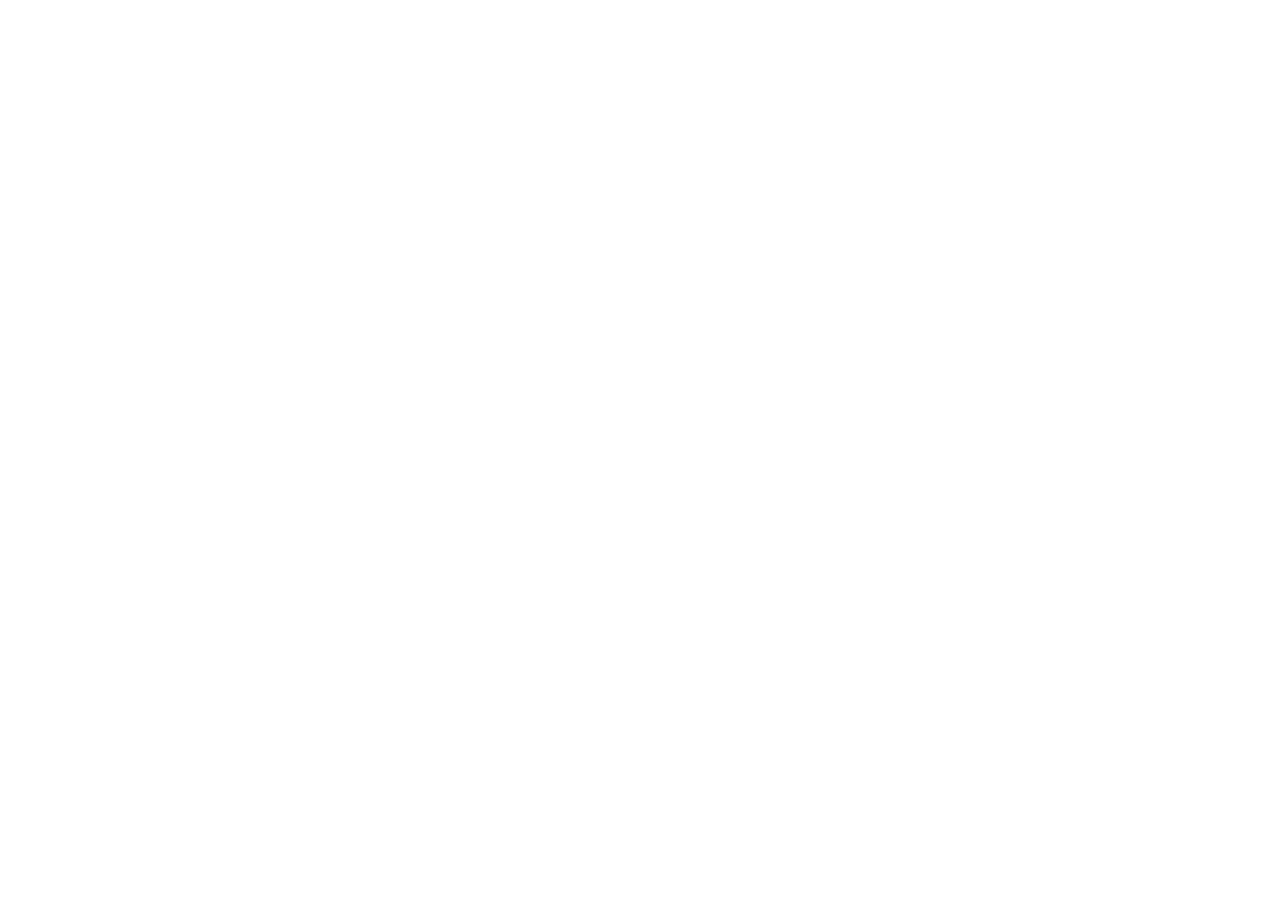
==== index.html @ d1625215 "Init : création du dépôt, arborescence des fichiers et structure html de base" ====
<!DOCTYPE html>
<html lang="en">
<head>
    <meta charset="UTF-8">
    <meta name="viewport" content="width=device-width, initial-scale=1.0">
    <title>Accueil</title>
    <!-- icons -->
    <link rel="stylesheet" href="https://cdn.jsdelivr.net/npm/bootstrap-icons@1.11.3/font/bootstrap-icons.css">
    <!-- Votre feuille de style personnelle -->
    <link rel="stylesheet" href="css/style.css">
</head>
<body>






    
    <script src="js/main.js"></script>
</body>
</html>
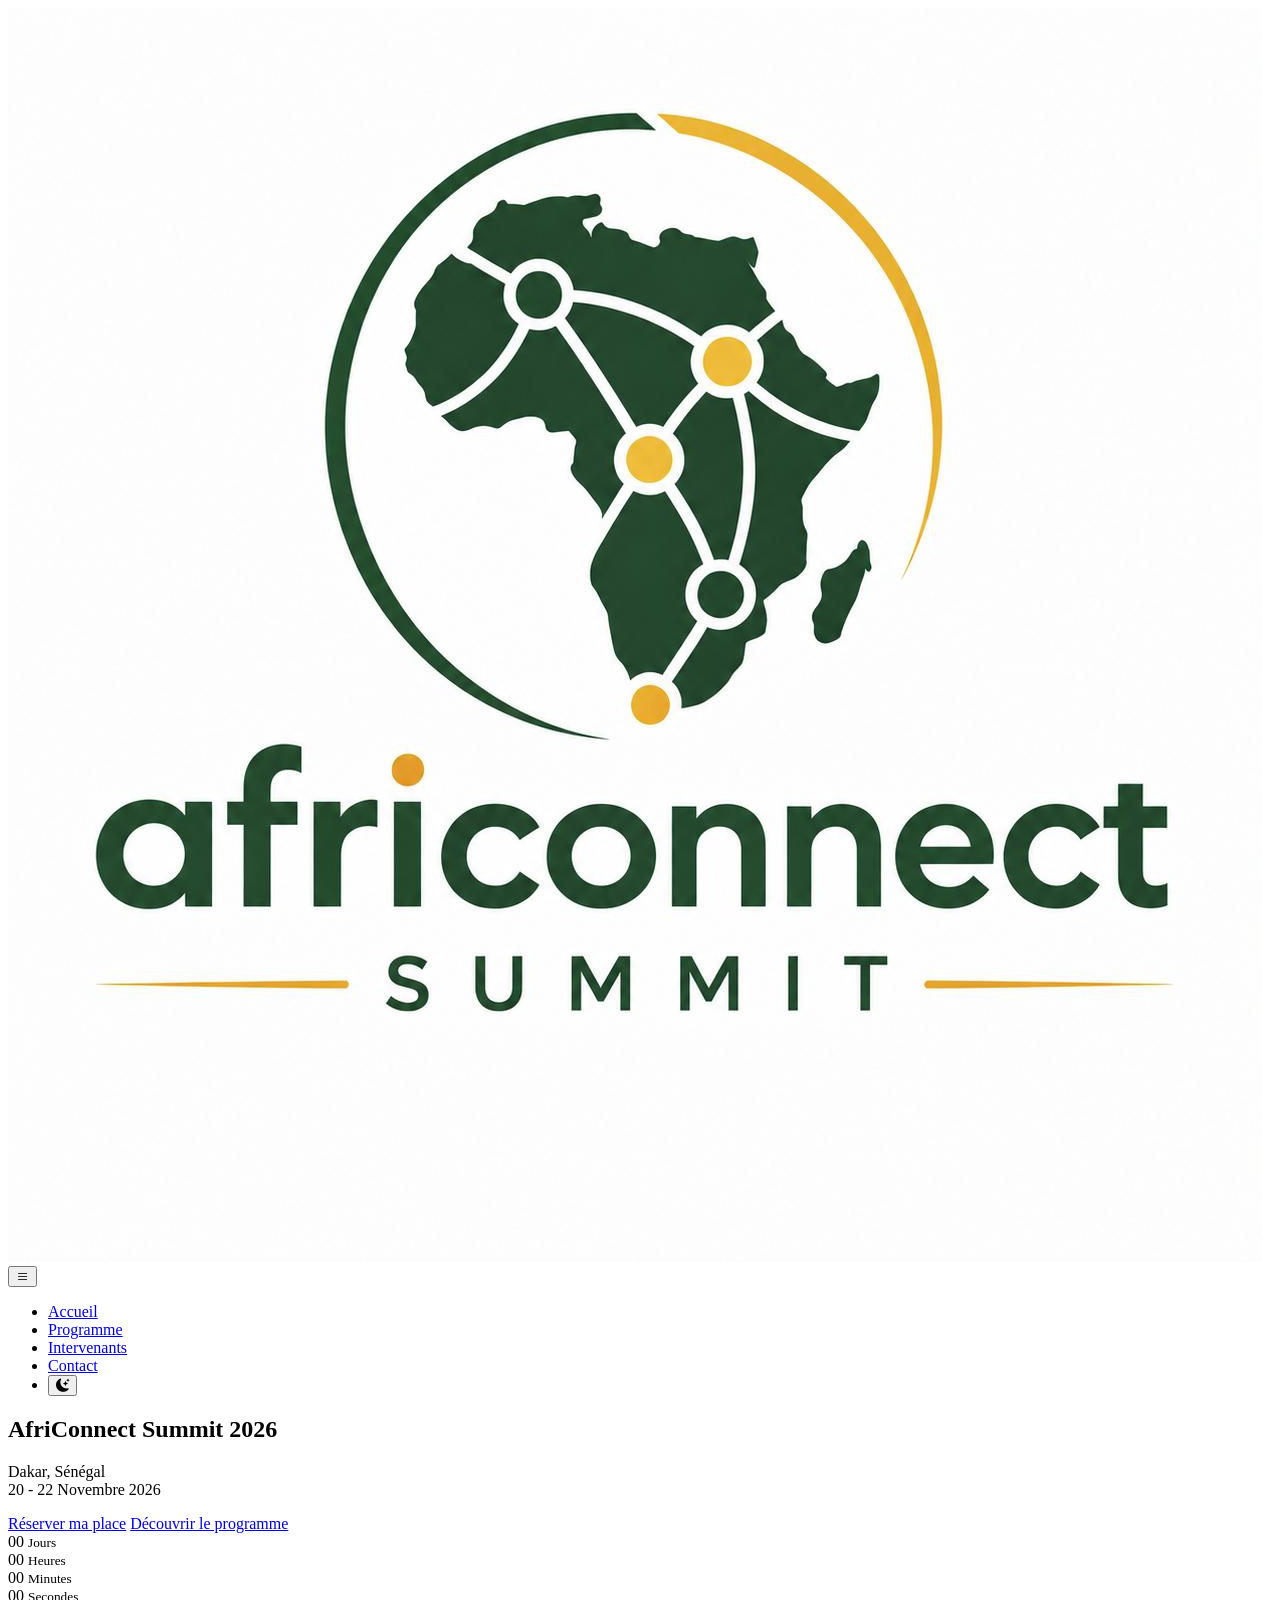
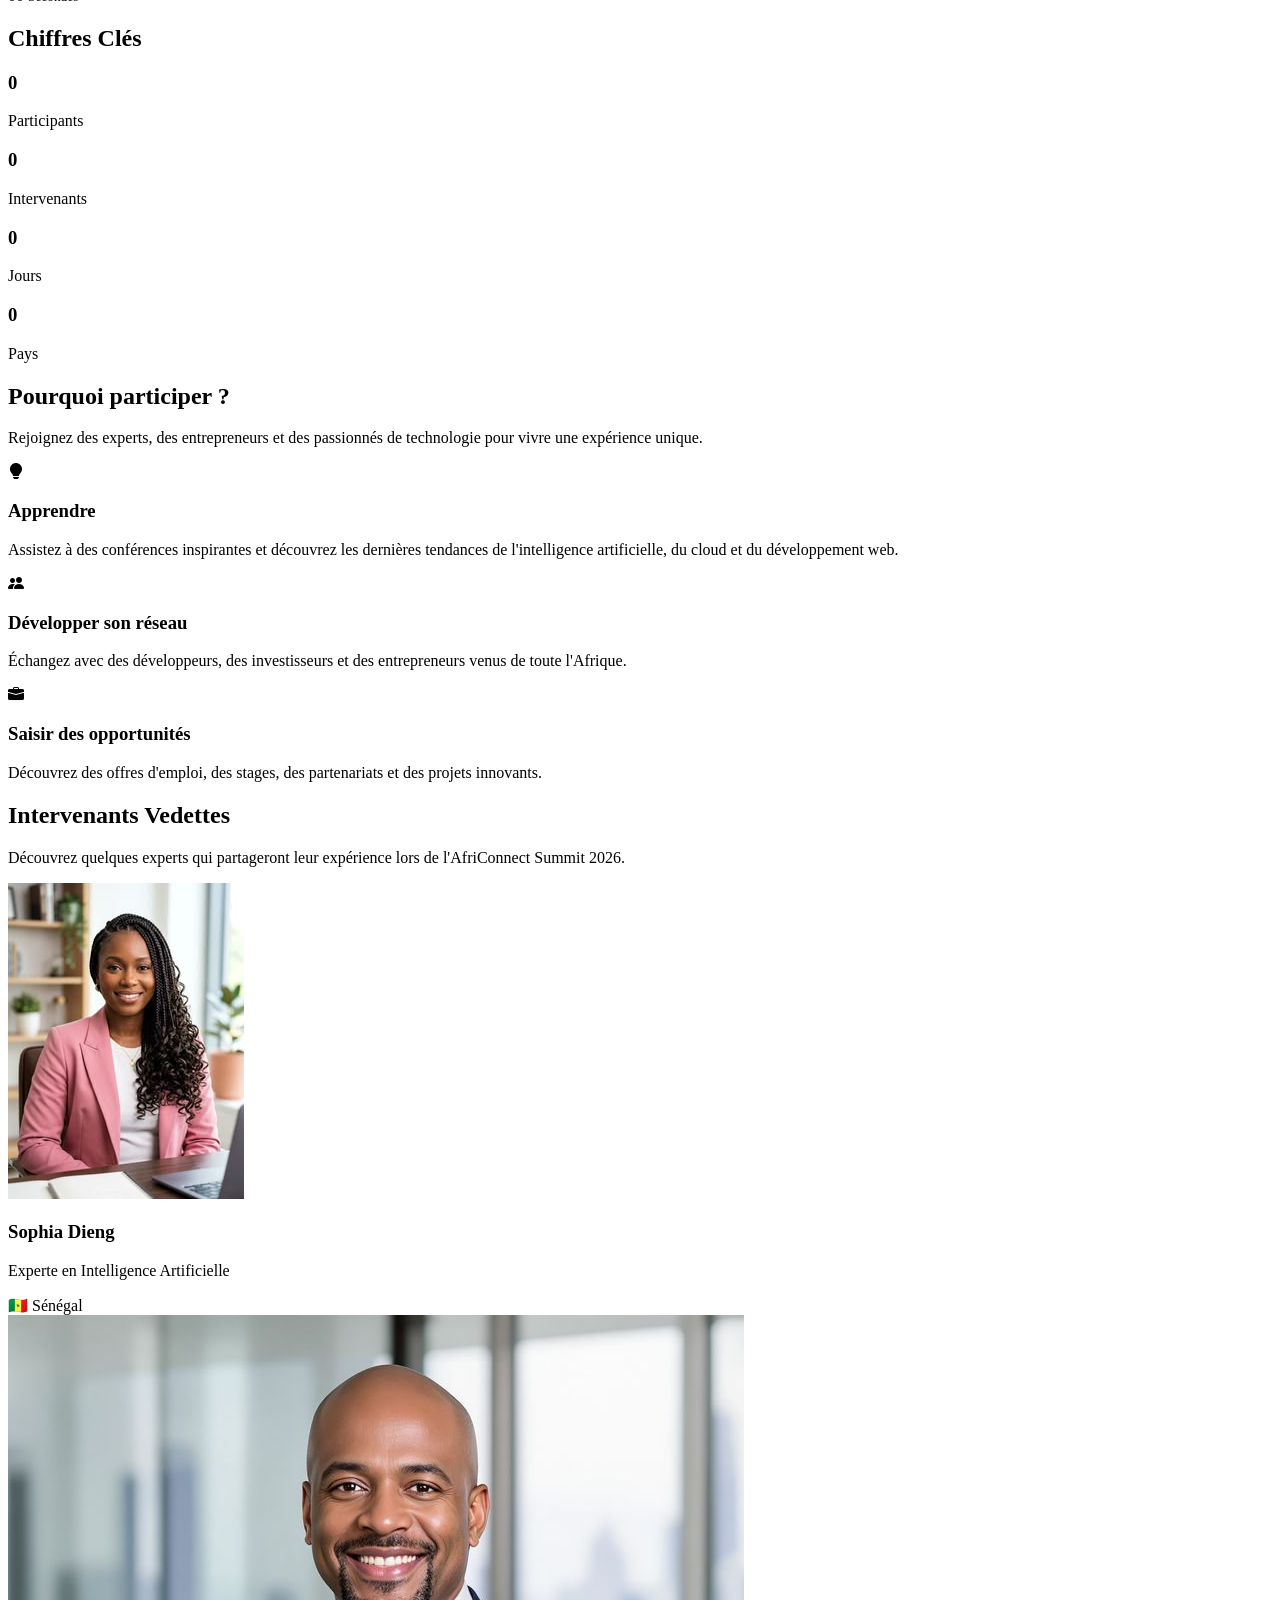
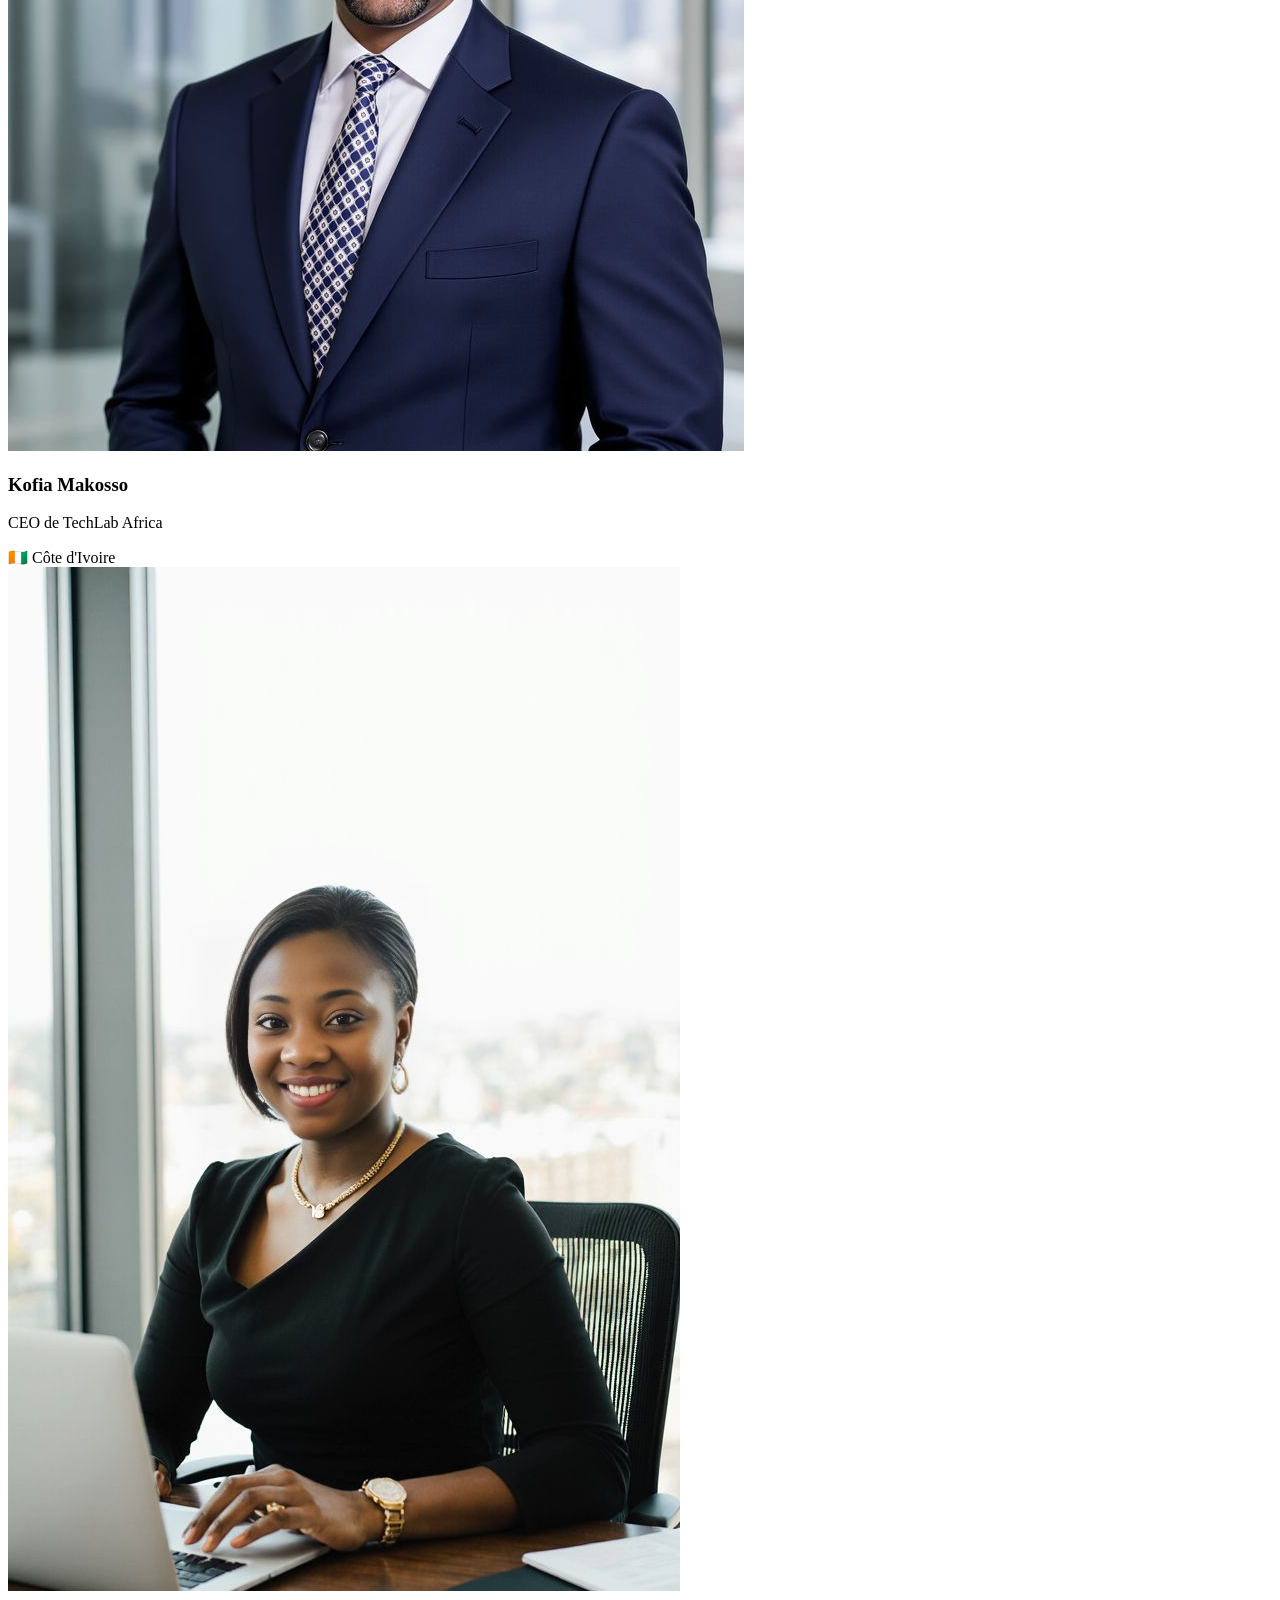
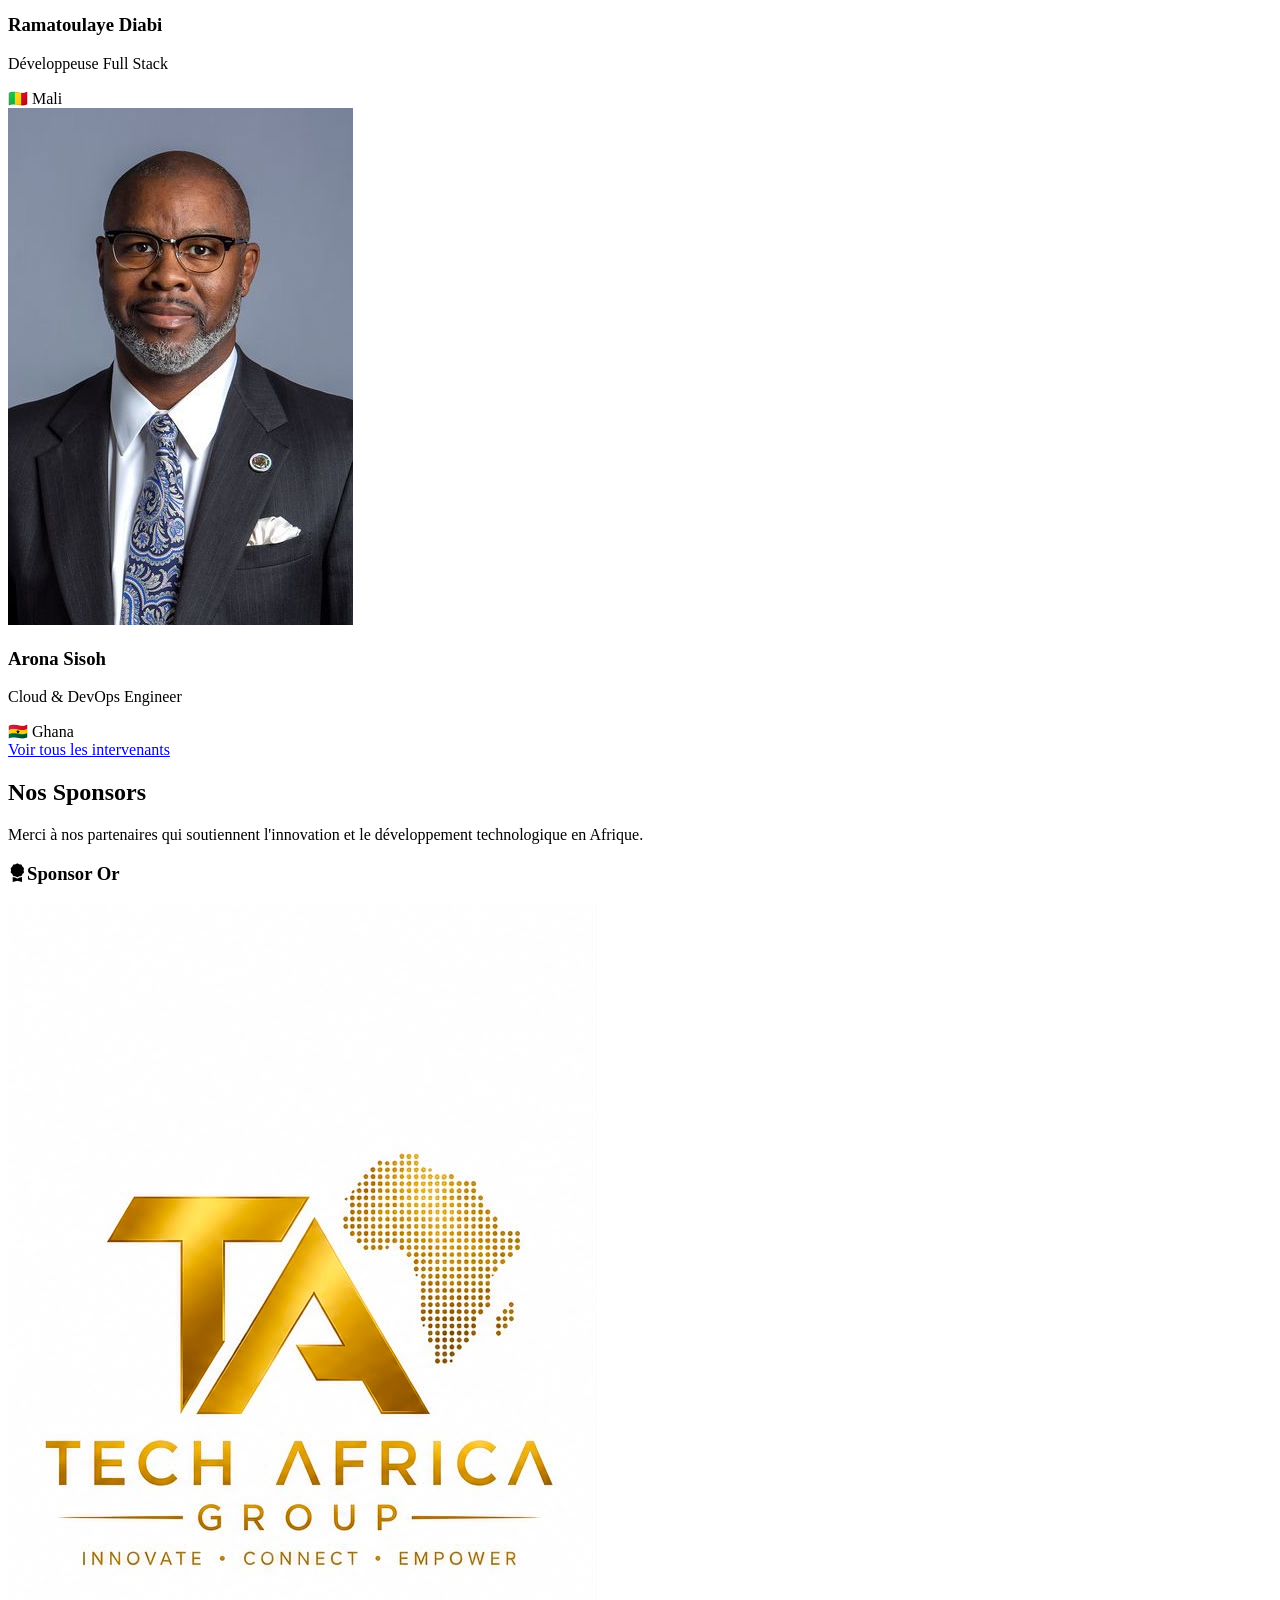
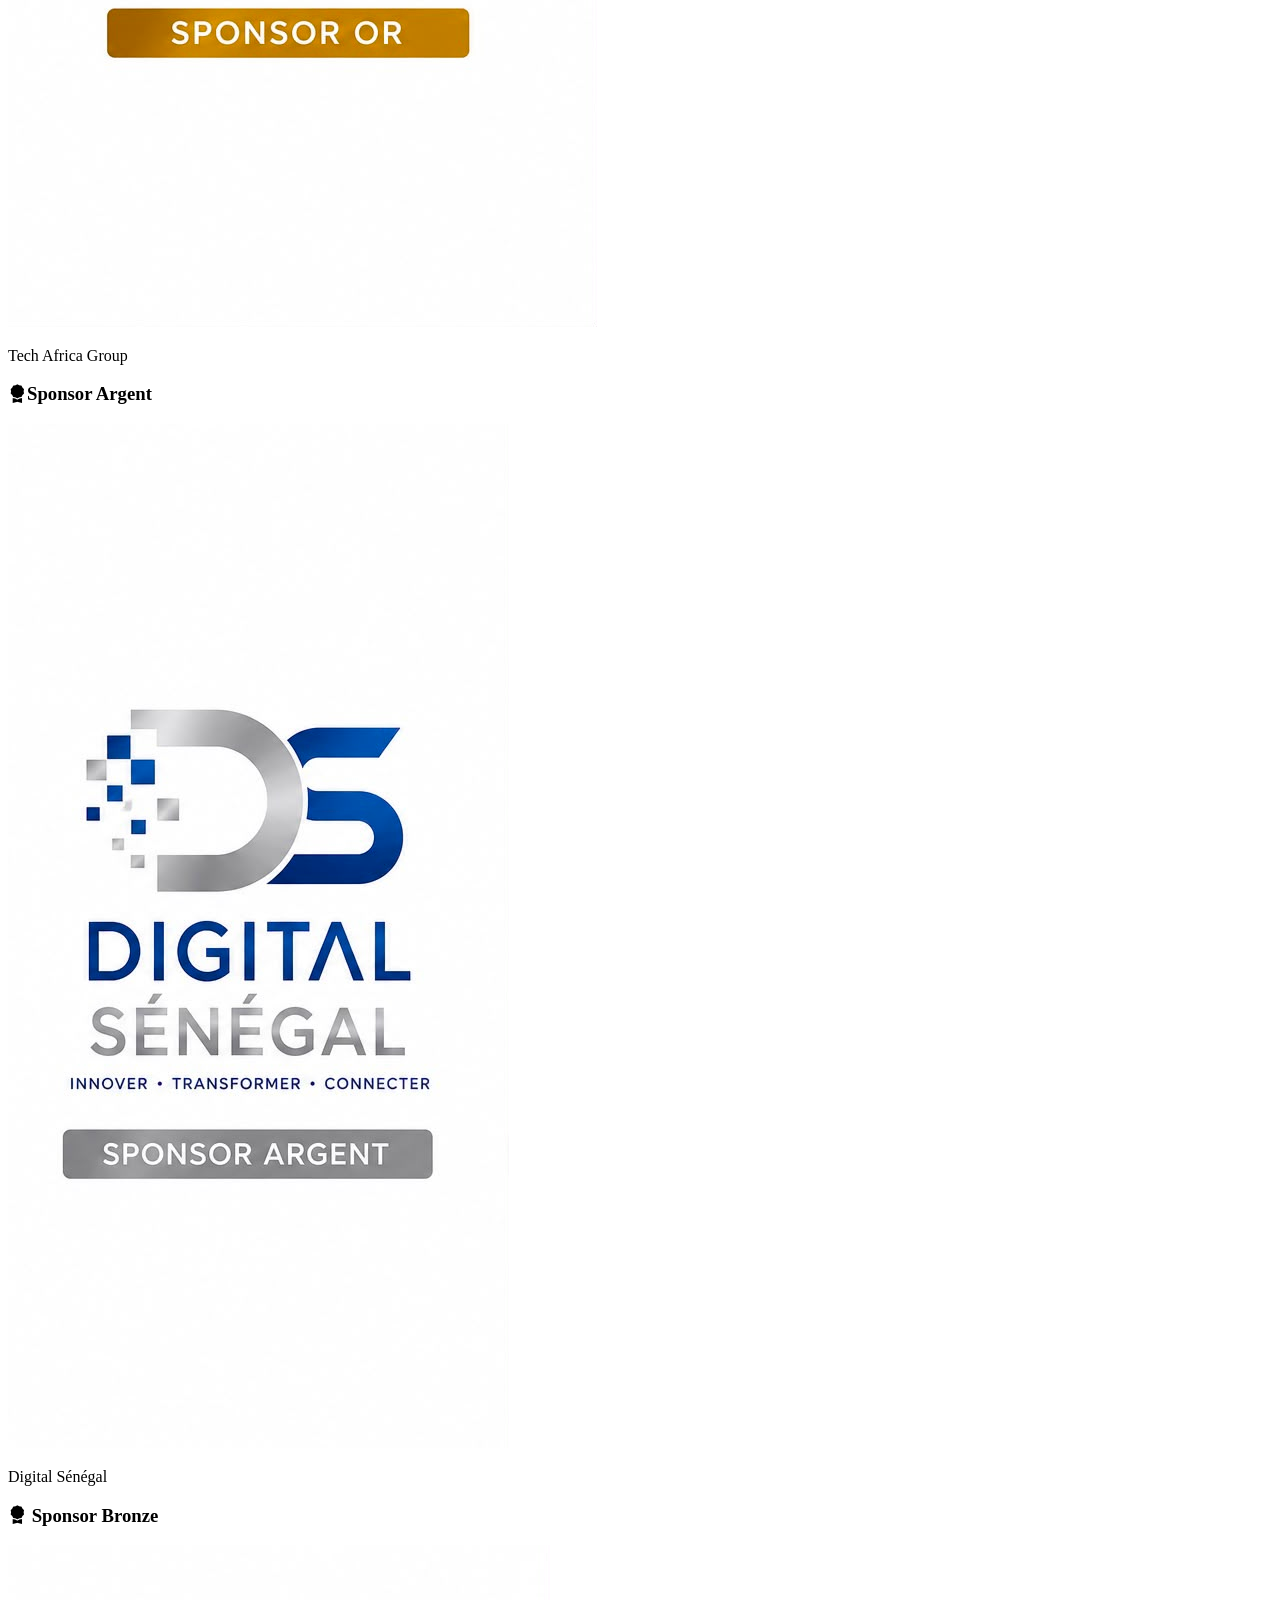
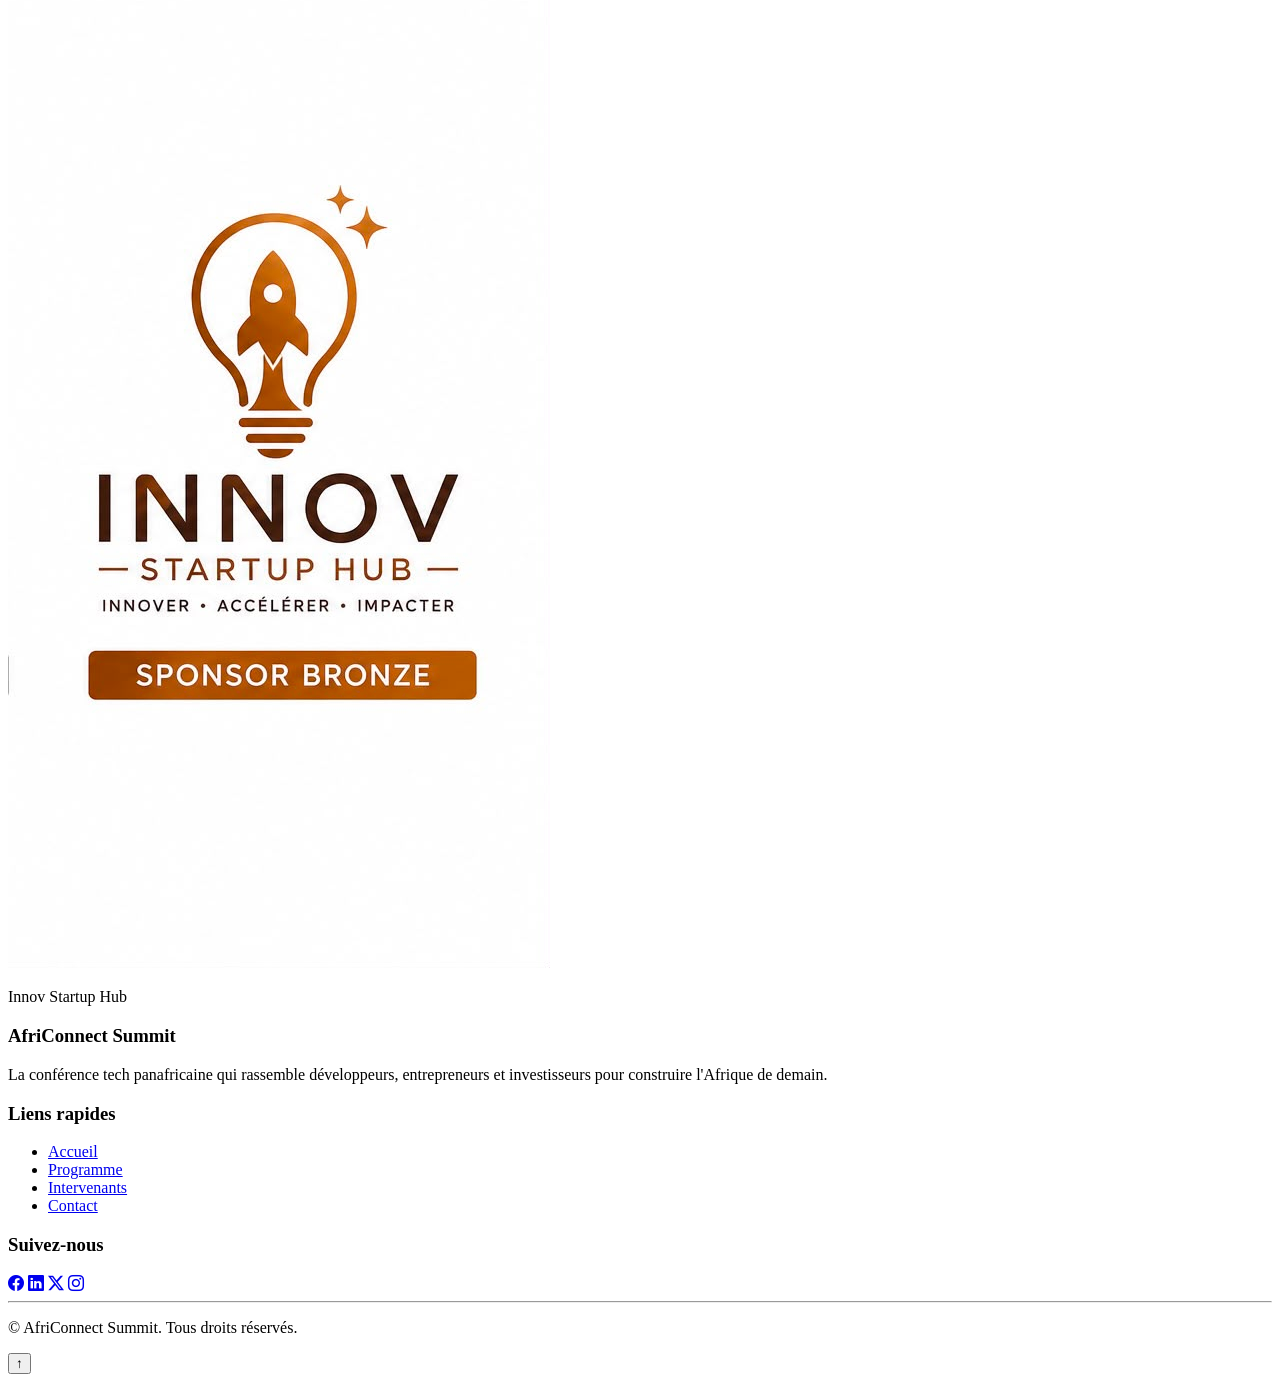
==== commit edf3bd17: "structure complète des 5 pages avec sections et contenu texte" ====
--- a/index.html
+++ b/index.html
@@ -1,5 +1,5 @@
 <!DOCTYPE html>
-<html lang="en">
+<html lang="fr">
 <head>
     <meta charset="UTF-8">
     <meta name="viewport" content="width=device-width, initial-scale=1.0">
@@ -10,10 +10,324 @@
     <link rel="stylesheet" href="css/style.css">
 </head>
 <body>
-
-
-
-
+<header>
+    <nav class="navbar">
+        <div class="navbar-container">
+            <img src="image/logo.jpeg" alt="logo">
+
+            <button>
+                <i class="bi bi-list"></i>
+            </button>
+
+            <div class="nav-link">
+                <ul>
+                    <li><a href="#">Accueil</a></li>
+                    <li><a href="#">Programme</a></li>
+                    <li><a href="#">Intervenants</a></li>
+                    <li><a href="#">Contact</a></li>
+                    <li>
+                        <button id="darkModeToggle">
+                            <i class="bi bi bi-moon-stars-fill"></i>
+                        </button>
+                    </li>
+                </ul>
+            </div>
+        </div>
+    </nav>
+</header>
+<section class="hero">
+    <div class="hero-container">
+
+        <h1>AfriConnect Summit 2026</h1>
+
+        <p class="subtitle">
+            Dakar, Sénégal <br>
+            20 - 22 Novembre 2026
+        </p>
+
+        <div class="hero-btn">
+            <a href="contact.html" >Réserver ma place</a>
+            <a href="programme.html">Découvrir le programme</a>
+        </div>
+
+        <div class="conter">
+
+            <div class="time-box">
+                <span id="days">00</span>
+                <small>Jours</small>
+            </div>
+
+            <div class="time-box">
+                <span id="hours">00</span>
+                <small>Heures</small>
+            </div>
+
+            <div class="time-box">
+                <span id="minutes">00</span>
+                <small>Minutes</small>
+            </div>
+
+            <div class="time-box">
+                <span id="seconds">00</span>
+                <small>Secondes</small>
+            </div>
+
+        </div>
+
+    </div>
+</section>
+<!-- ================= CHIFFRES CLÉS ================= -->
+
+<section class="stats" id="stats">
+
+    <h2>Chiffres Clés</h2>
+
+    <div class="stats-grid">
+
+        <div class="card">
+            <h3 class="counter" data-target="1200">0</h3>
+            <p>Participants</p>
+        </div>
+
+        <div class="card">
+            <h3 class="counter" data-target="48">0</h3>
+            <p>Intervenants</p>
+        </div>
+
+        <div class="card">
+            <h3 class="counter" data-target="3">0</h3>
+            <p>Jours</p>
+        </div>
+
+        <div class="card">
+            <h3 class="counter" data-target="12">0</h3>
+            <p>Pays</p>
+        </div>
+
+    </div>
+
+</section>
+<!-- ================= POURQUOI PARTICIPER ================= -->
+
+<section class="prq-par" id="prq">
+    <div class="container">
+
+        <h2>Pourquoi participer ?</h2>
+        <p class="subtitle">
+            Rejoignez des experts, des entrepreneurs et des passionnés de technologie
+            pour vivre une expérience unique.
+        </p>
+
+        <div class="prq-container">
+
+            <div class="prq-card">
+                <div>
+                    <i class="bi bi-lightbulb-fill"></i>
+                </div>
+                <h3>Apprendre</h3>
+                <p>
+                    Assistez à des conférences inspirantes et découvrez les dernières
+                    tendances de l'intelligence artificielle, du cloud et du développement web.
+                </p>
+            </div>
+
+            <div class="prq-card">
+                <div>
+                    <i class="bi bi-people-fill"></i>
+                </div>
+                <h3>Développer son réseau</h3>
+                <p>
+                    Échangez avec des développeurs, des investisseurs et des
+                    entrepreneurs venus de toute l'Afrique.
+                </p>
+            </div>
+
+            <div class="prq-card">
+                <div>
+                    <i class="bi bi-briefcase-fill"></i>
+                </div>
+                <h3>Saisir des opportunités</h3>
+                <p>
+                    Découvrez des offres d'emploi, des stages, des partenariats
+                    et des projets innovants.
+                </p>
+            </div>
+
+        </div>
+
+    </div>
+</section>
+<!-- ================= INTERVENANTS VEDETTES ================= -->
+
+<section class="intervenants-vedettes">
+
+    <h2>Intervenants Vedettes</h2>
+
+    <p class="titre-inter">
+        Découvrez quelques experts qui partageront leur expérience
+        lors de l'AfriConnect Summit 2026.
+    </p>
+
+    <div class="inter-grid">
+
+        <div class="inter-card">
+
+            <img src="image/Sophia.jpg" alt="Amina Diallo">
+
+            <div class="inter-info">
+                <h3>Sophia Dieng</h3>
+                <p>Experte en Intelligence Artificielle</p>
+                <span>🇸🇳 Sénégal</span>
+            </div>
+
+        </div>
+
+        <div class="inter-card">
+
+            <img src="image/Kofia.jpg" alt="Jean Kofia">
+
+            <div class="inter-info">
+                <h3>Kofia Makosso</h3>
+                <p>CEO de TechLab Africa</p>
+                <span>🇨🇮 Côte d'Ivoire</span>
+            </div>
+
+        </div>
+
+        <div class="inter-card">
+
+            <img src="image/ramatoulaye.jpg" alt="ramatoulaye">
+
+            <div class="inter-info">
+                <h3>Ramatoulaye Diabi</h3>
+                <p>Développeuse Full Stack</p>
+                <span>🇲🇱 Mali</span>
+            </div>
+
+        </div>
+
+        <div class="inter-card">
+
+            <img src="image/arona.jpg" alt="Arona Sisoh">
+
+            <div class="inter-info">
+                <h3>Arona Sisoh</h3>
+                <p>Cloud & DevOps Engineer</p>
+                <span>🇬🇭 Ghana</span>
+            </div>
+
+        </div>
+
+    </div>
+
+    <div class="btn-container">
+        <a href="intervenants.html" class="btn-inter">
+            Voir tous les intervenants
+        </a>
+    </div>
+
+</section>
+<!-- ================= SPONSORS ================= -->
+
+<section class="sponsors">
+
+    <h2>Nos Sponsors</h2>
+
+    <p class="sponsor-titre">
+        Merci à nos partenaires qui soutiennent l'innovation et le développement
+        technologique en Afrique.
+    </p>
+
+    <div class="sponsor-container">
+
+        <!-- Sponsor OR -->
+        <article class="or-card ">
+            <h3><i class="bi bi-award-fill"></i>Sponsor Or</h3>
+
+            <img src="image/sponsor.jpeg" alt="Sponsor Or">
+
+            <p>Tech Africa Group</p>
+        </article>
+
+        <!-- Sponsor ARGENT -->
+        <article class="argent-card">
+            <h3><i class="bi bi-award-fill"></i>Sponsor Argent</h3>
+
+            <img src="image/sponsorargent.jpeg" alt="Sponsor Argent">
+
+            <p>Digital Sénégal</p>
+        </article>
+
+        <!-- Sponsor BRONZE -->
+        <article class="bronze-card">
+            <h3><i class="bi bi-award-fill"></i> Sponsor Bronze</h3>
+
+            <img src="image/sponsorbronze.jpeg" alt="Sponsor Bronze">
+
+            <p>Innov Startup Hub</p>
+        </article>
+
+    </div>
+
+</section>
+<!-- ================= FOOTER ================= -->
+
+<footer class="footer">
+
+    <div class="footer-container">
+
+        <!-- Colonne 1 -->
+        <div class="footer-box">
+            <h3>AfriConnect Summit</h3>
+            <p>
+                La conférence tech panafricaine qui rassemble développeurs,
+                entrepreneurs et investisseurs pour construire l'Afrique de demain.
+            </p>
+        </div>
+
+        <!-- Colonne 2 -->
+        <div class="footer-box">
+            <h3>Liens rapides</h3>
+
+            <ul>
+                <li><a href="index.html">Accueil</a></li>
+                <li><a href="programme.html">Programme</a></li>
+                <li><a href="intervenants.html">Intervenants</a></li>
+                <li><a href="contact.html">Contact</a></li>
+            </ul>
+        </div>
+
+        <!-- Colonne 3 -->
+        <div class="footer-box">
+            <h3>Suivez-nous</h3>
+
+            <div class="social-icons">
+
+                <a href="#"><i class="bi bi-facebook"></i></a>
+
+                <a href="#"><i class="bi bi-linkedin"></i></a>
+
+                <a href="#"><i class="bi bi-twitter-x"></i></a>
+
+                <a href="#"><i class="bi bi-instagram"></i></a>
+
+            </div>
+
+        </div>
+
+    </div>
+
+    <hr>
+
+    <p class="copyright">
+        © <span id="year"></span> AfriConnect Summit.
+        Tous droits réservés.
+    </p>
+
+</footer>
+
+<!-- Bouton retour en haut -->
+<button id="topBtn">↑</button>
 
 
     
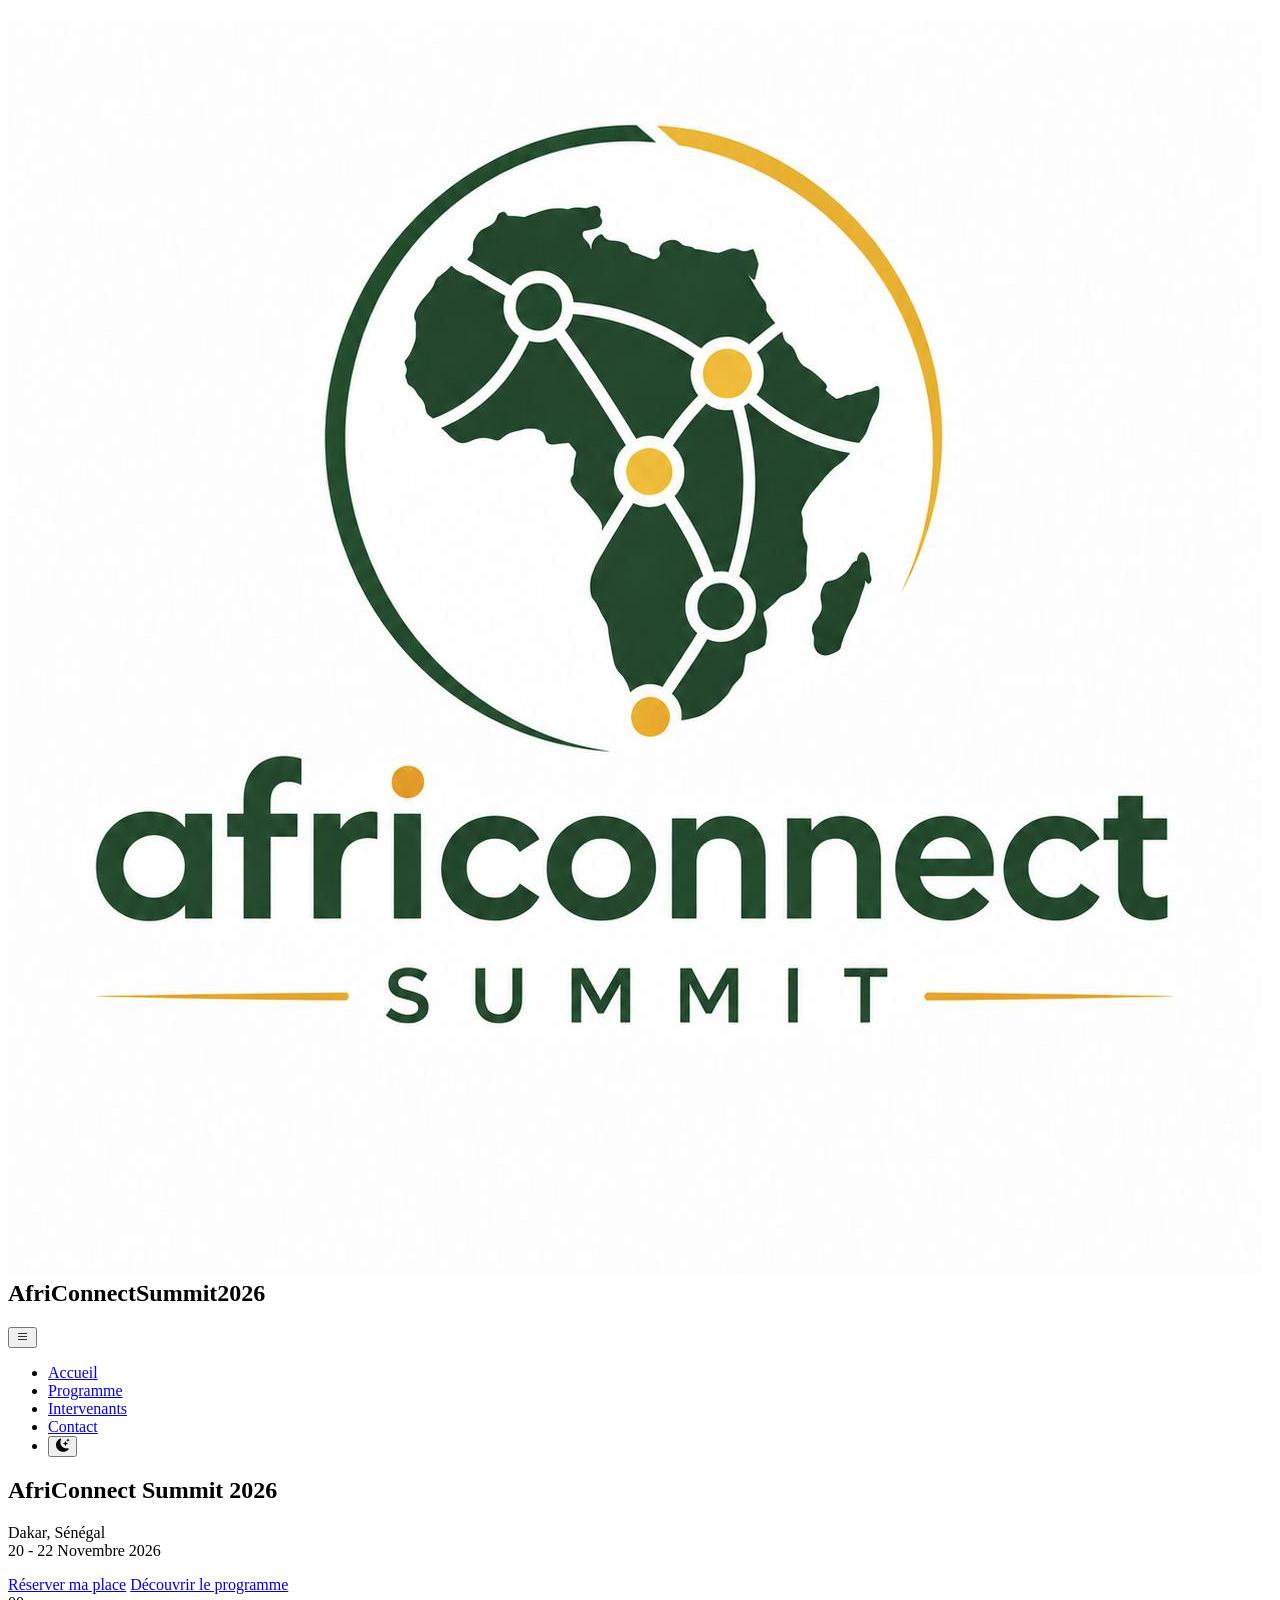
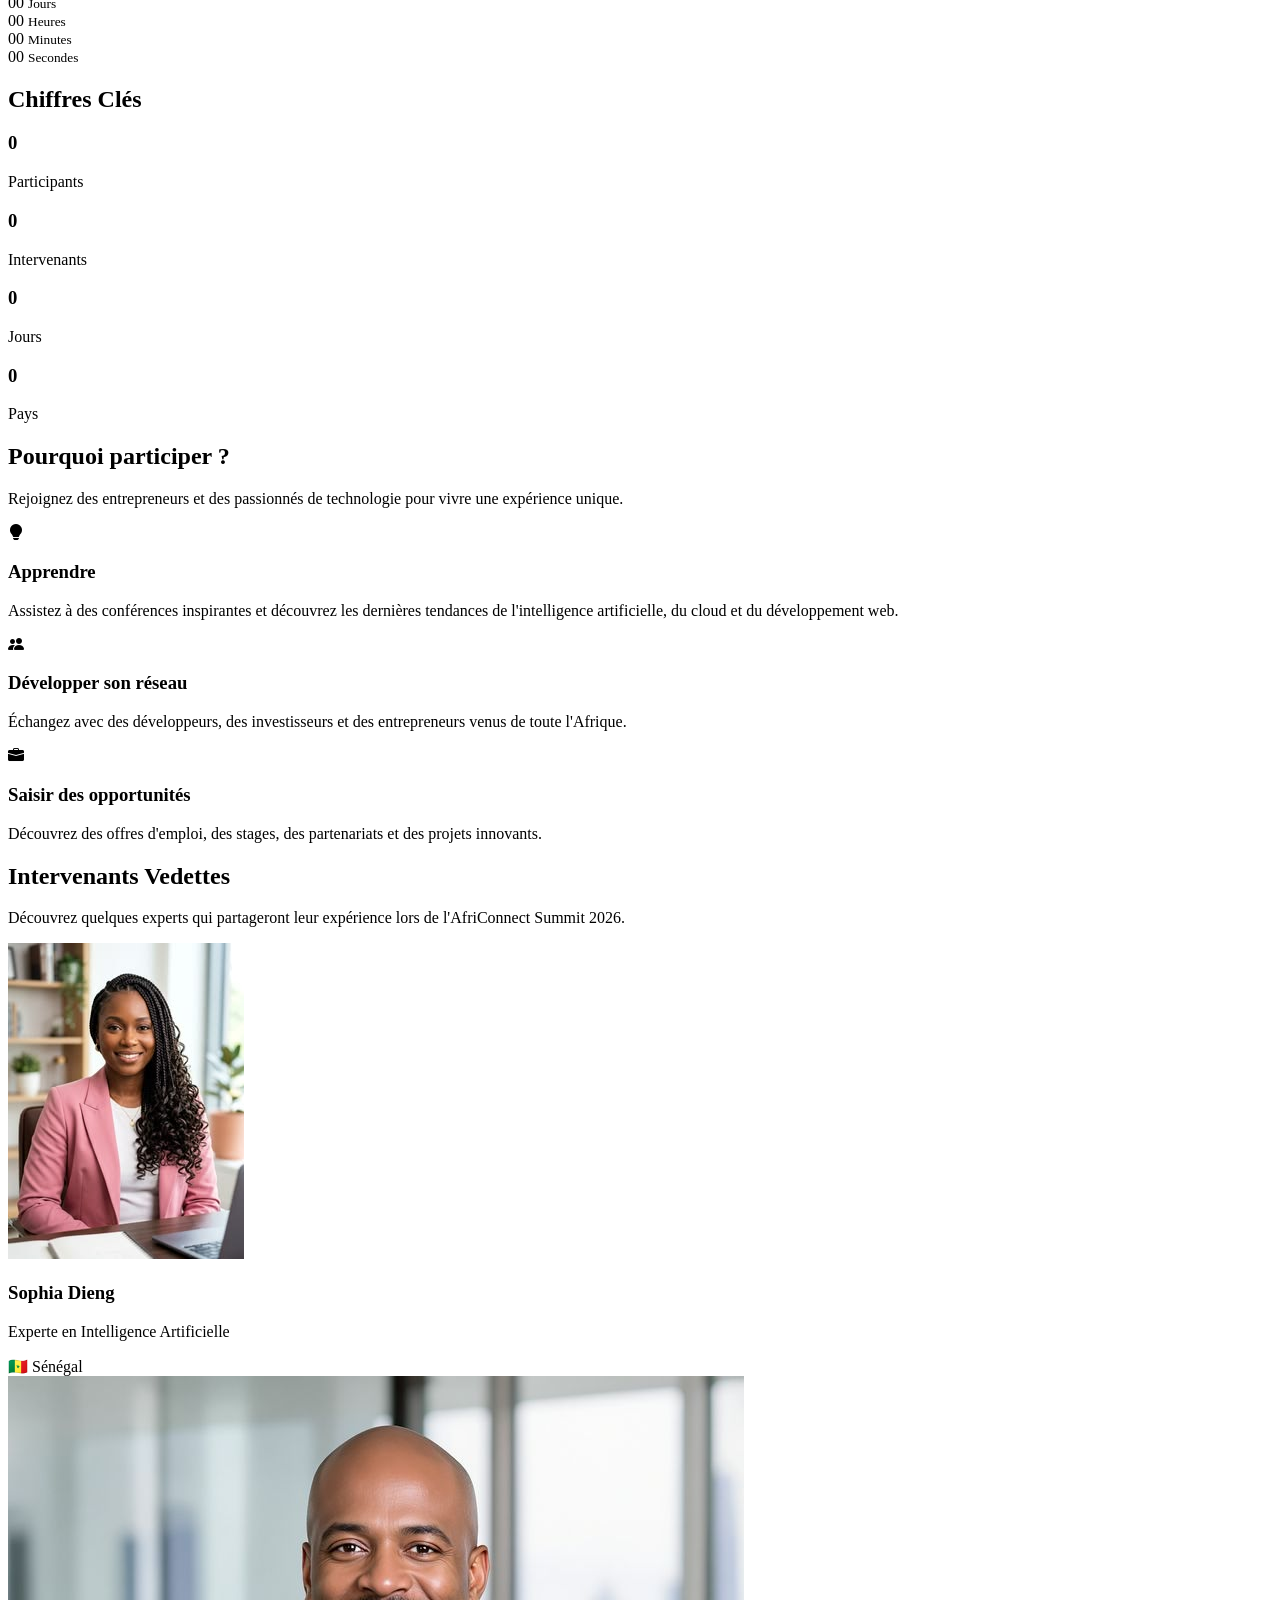
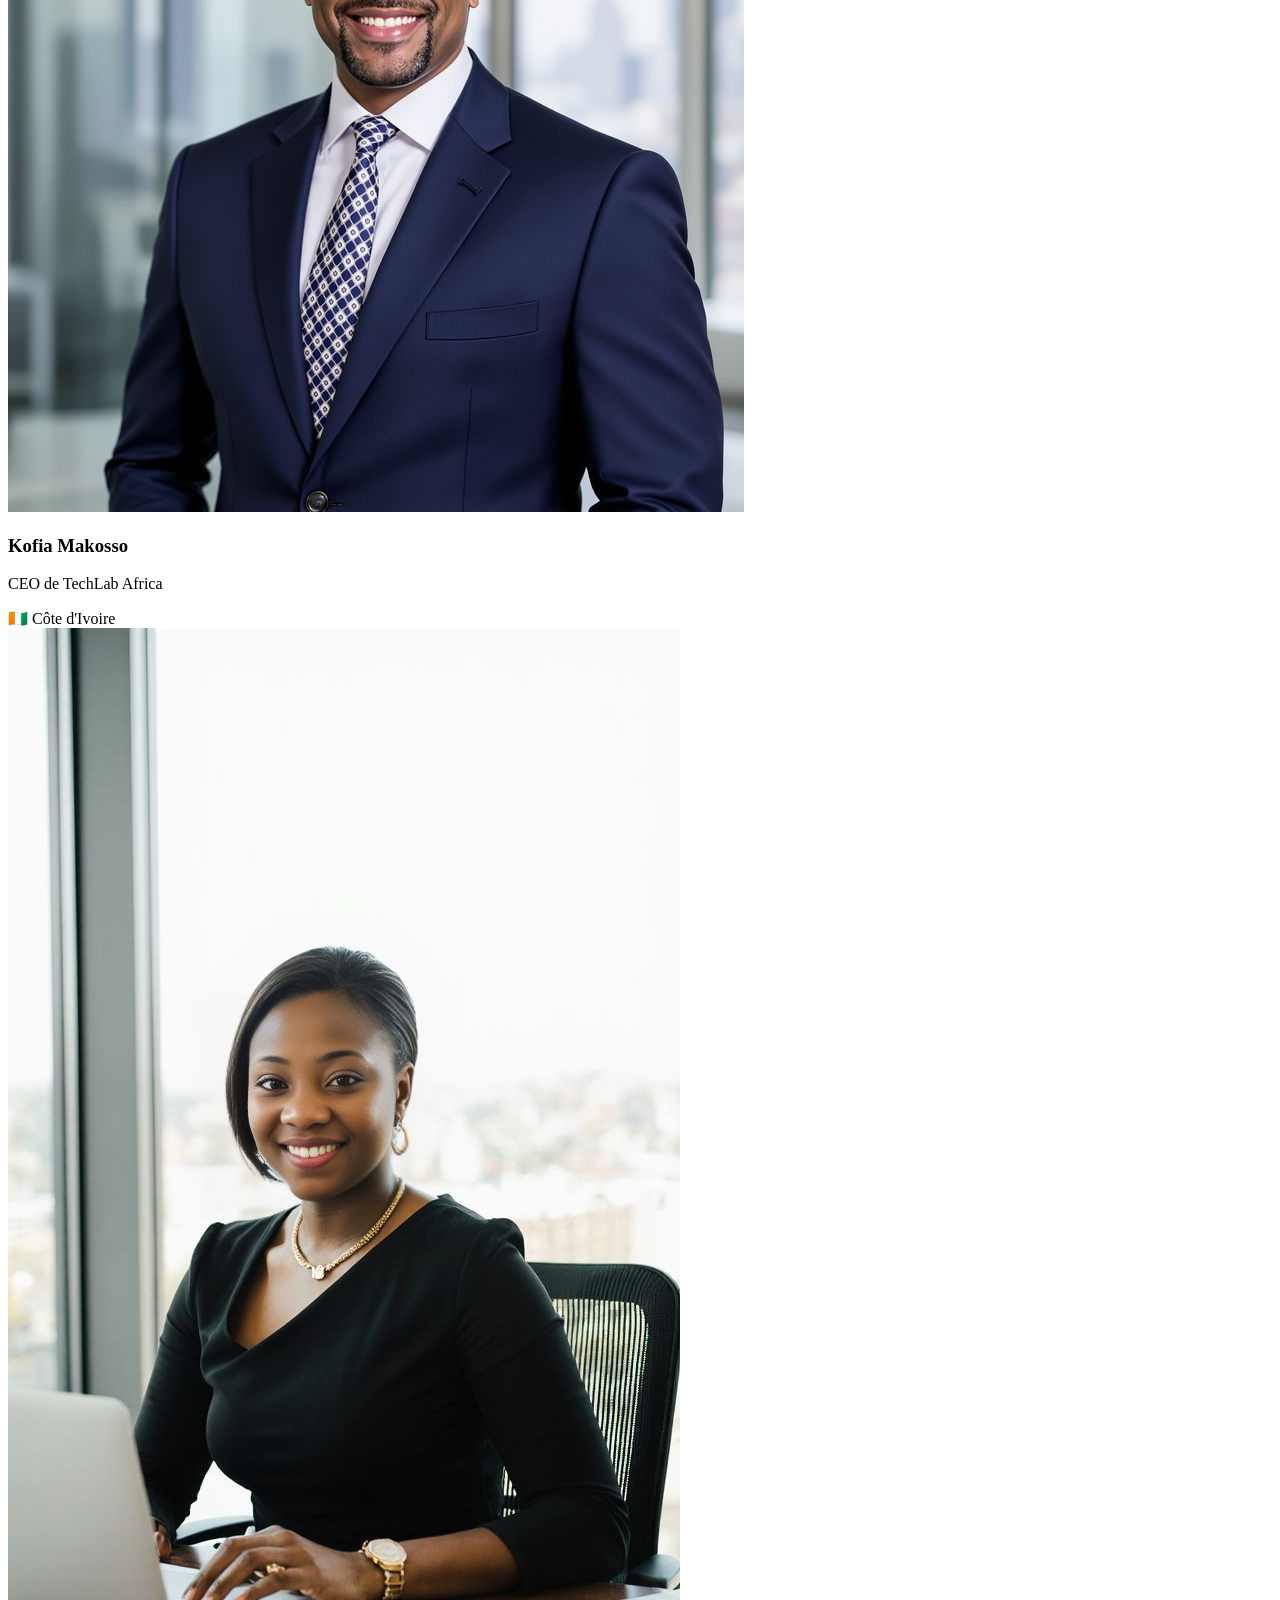
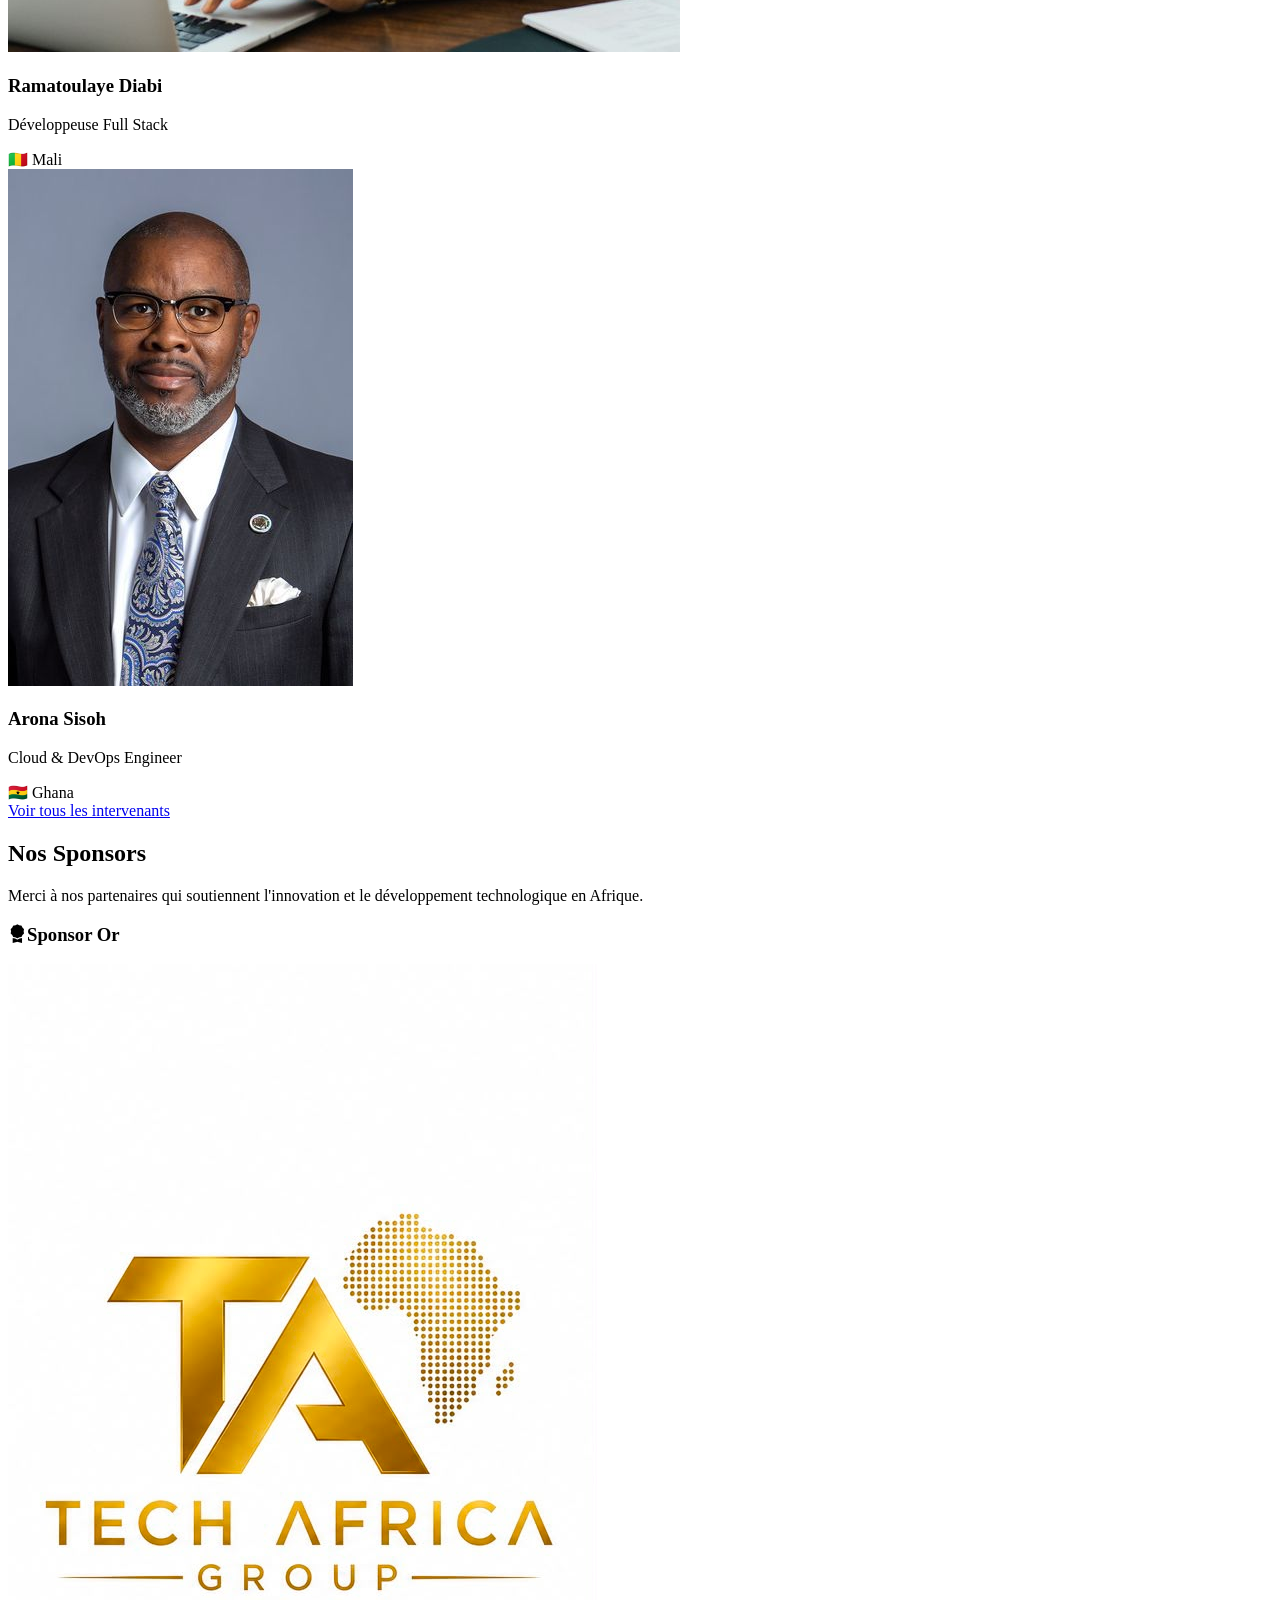
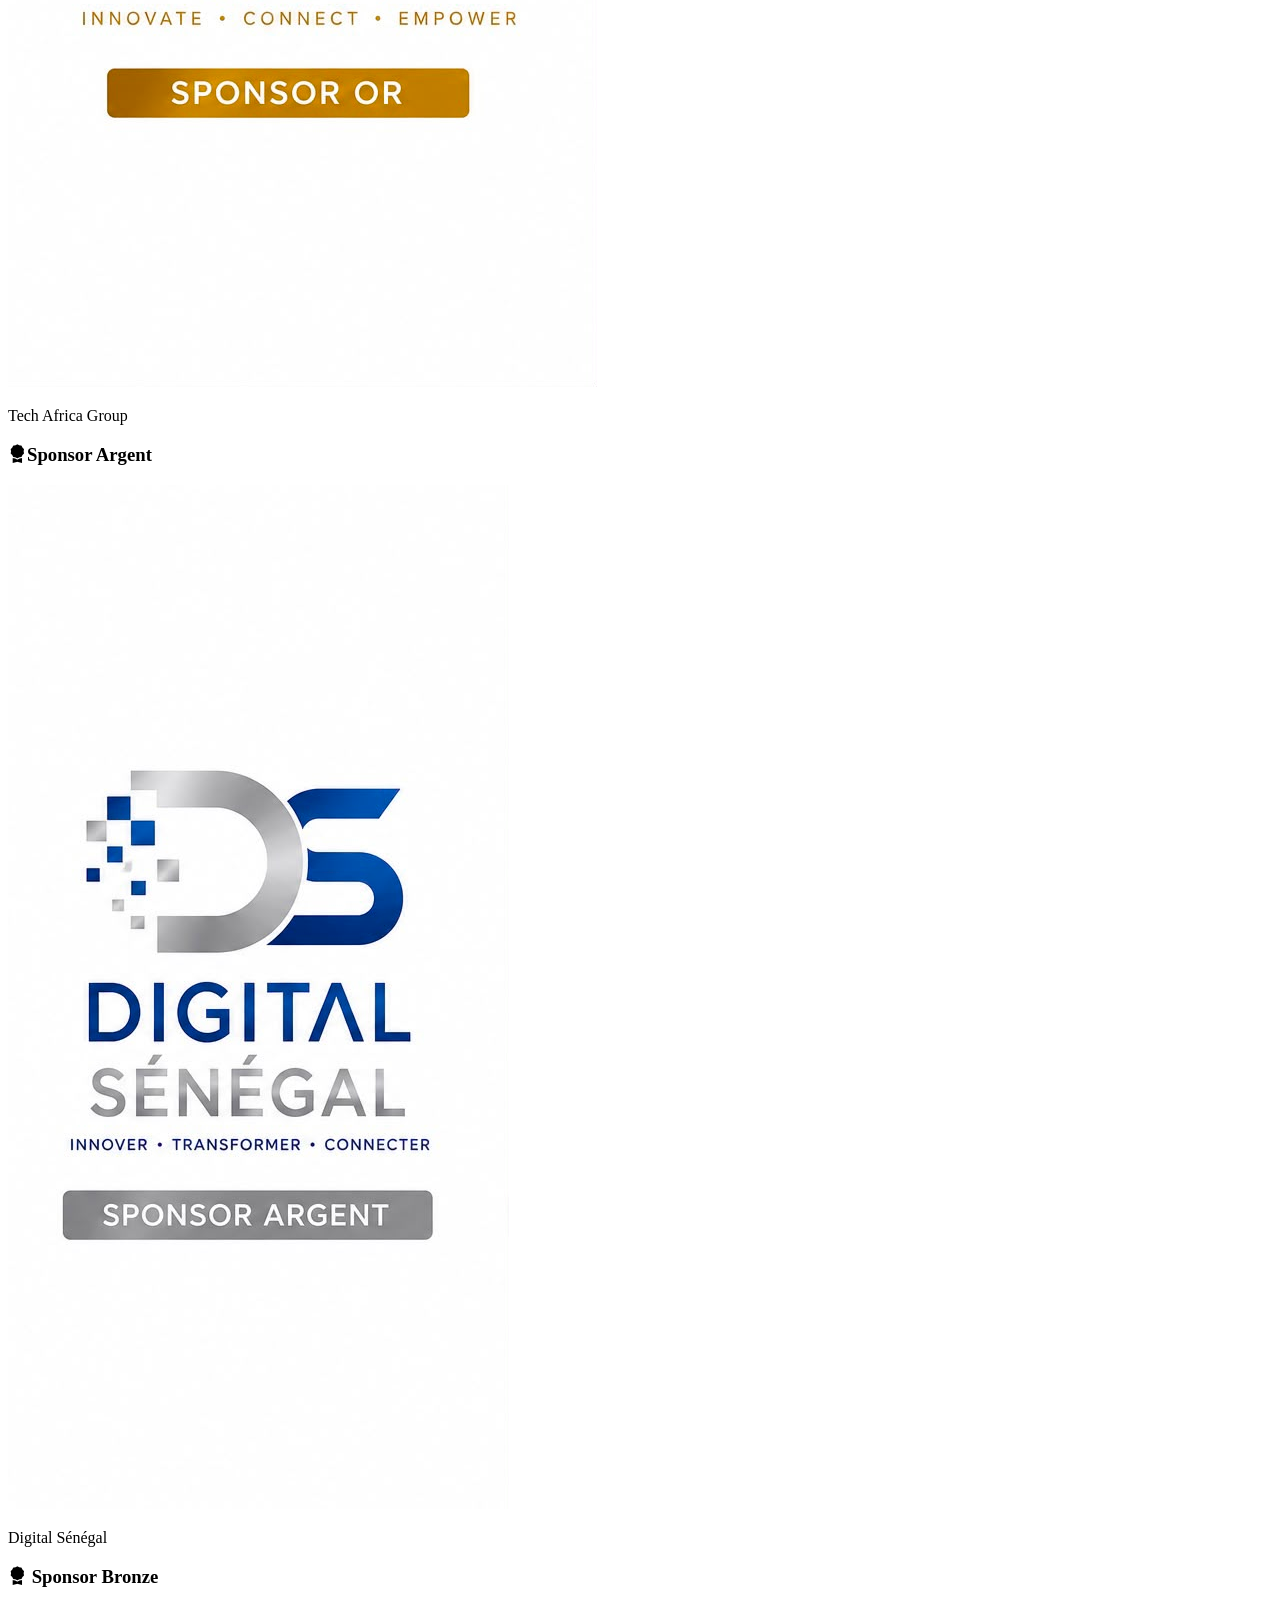
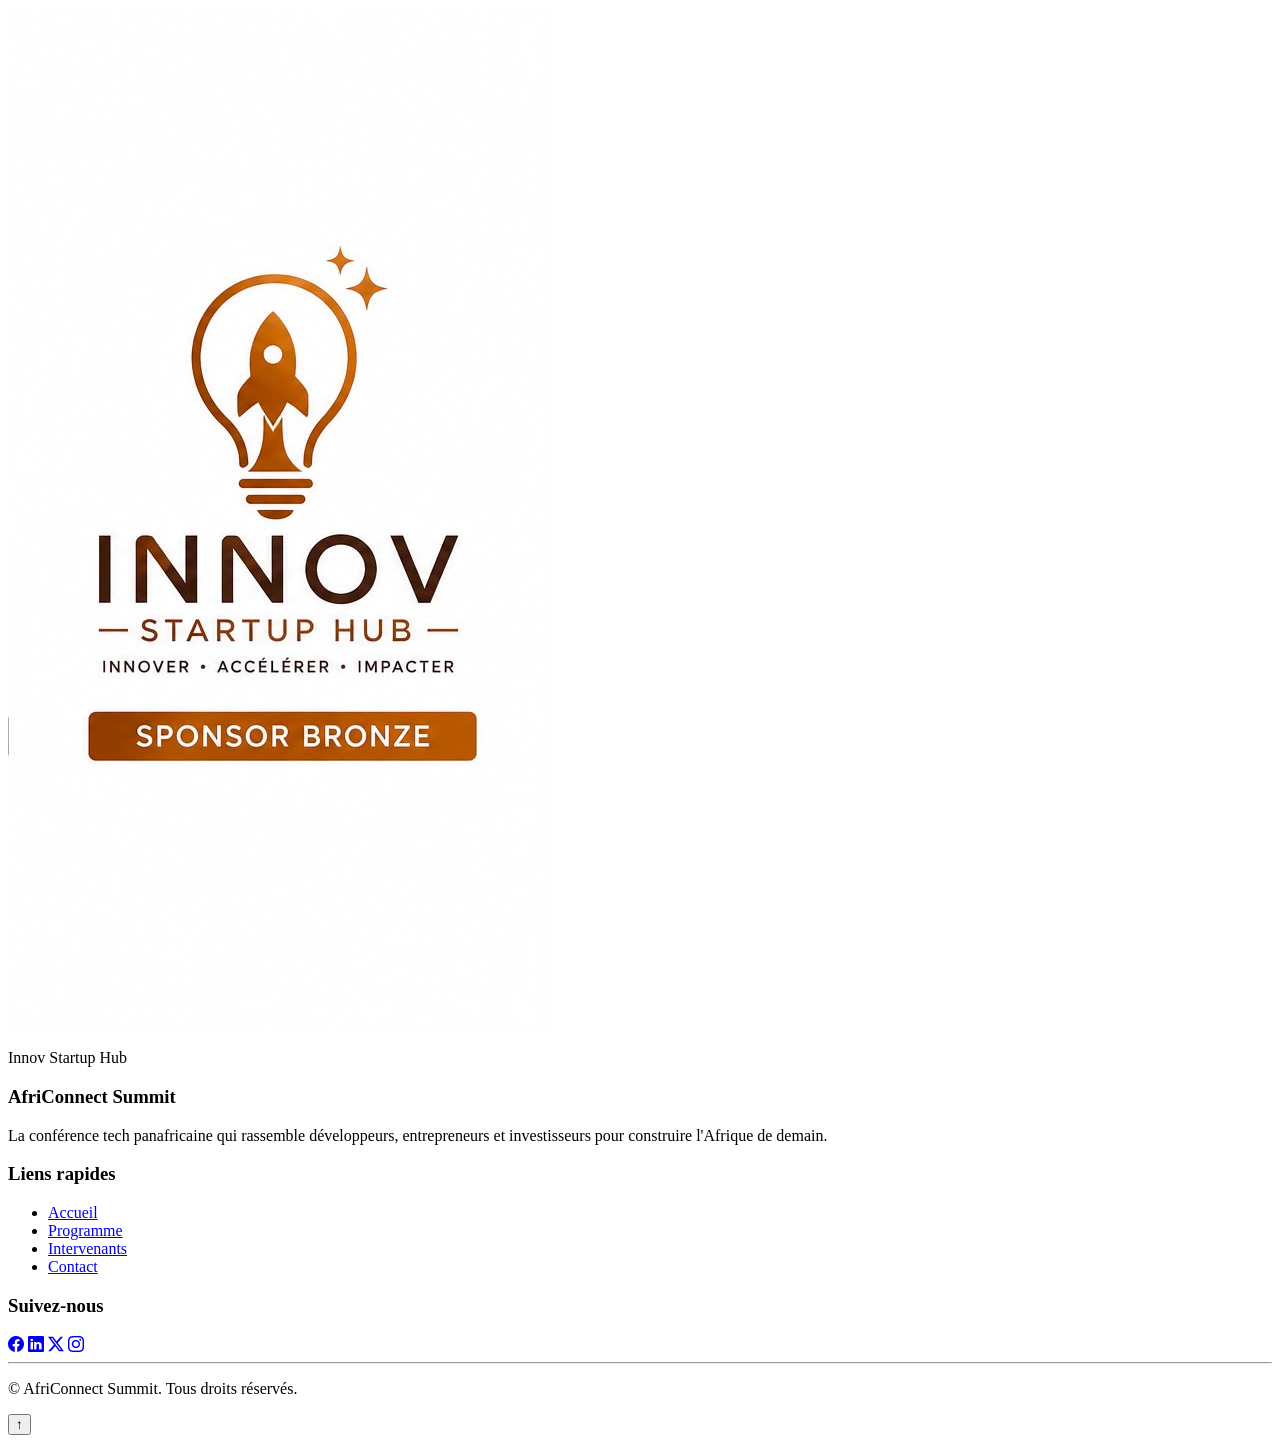
==== commit 1039bb80: "Modification texte code html , verfication code" ====
--- a/index.html
+++ b/index.html
@@ -13,18 +13,19 @@
 <header>
     <nav class="navbar">
         <div class="navbar-container">
-            <img src="image/logo.jpeg" alt="logo">
-
-            <button>
+            <div class="logo">
+                <h2><img src="image/logo.jpeg" alt="logo">AfriConnect<span>Summit</span>2026</h2>
+            </div>
+            <button  class="menu-btn">
                 <i class="bi bi-list"></i>
             </button>
 
             <div class="nav-link">
                 <ul>
-                    <li><a href="#">Accueil</a></li>
-                    <li><a href="#">Programme</a></li>
-                    <li><a href="#">Intervenants</a></li>
-                    <li><a href="#">Contact</a></li>
+                    <li><a href="index.html">Accueil</a></li>
+                    <li><a href="programme.html">Programme</a></li>
+                    <li><a href="intervenants.html">Intervenants</a></li>
+                    <li><a href="contact.html">Contact</a></li>
                     <li>
                         <button id="darkModeToggle">
                             <i class="bi bi bi-moon-stars-fill"></i>
@@ -35,8 +36,9 @@
         </div>
     </nav>
 </header>
+<main>
 <section class="hero">
-    <div class="hero-container">
+    <div class="hero-container-accueil">
 
         <h1>AfriConnect Summit 2026</h1>
 
@@ -110,11 +112,11 @@
 <!-- ================= POURQUOI PARTICIPER ================= -->
 
 <section class="prq-par" id="prq">
-    <div class="container">
+    <div class="prq-container">
 
         <h2>Pourquoi participer ?</h2>
         <p class="subtitle">
-            Rejoignez des experts, des entrepreneurs et des passionnés de technologie
+            Rejoignez des entrepreneurs et des passionnés de technologie
             pour vivre une expérience unique.
         </p>
 
@@ -329,7 +331,7 @@
 <!-- Bouton retour en haut -->
 <button id="topBtn">↑</button>
 
-
+</main>
     
     <script src="js/main.js"></script>
 </body>
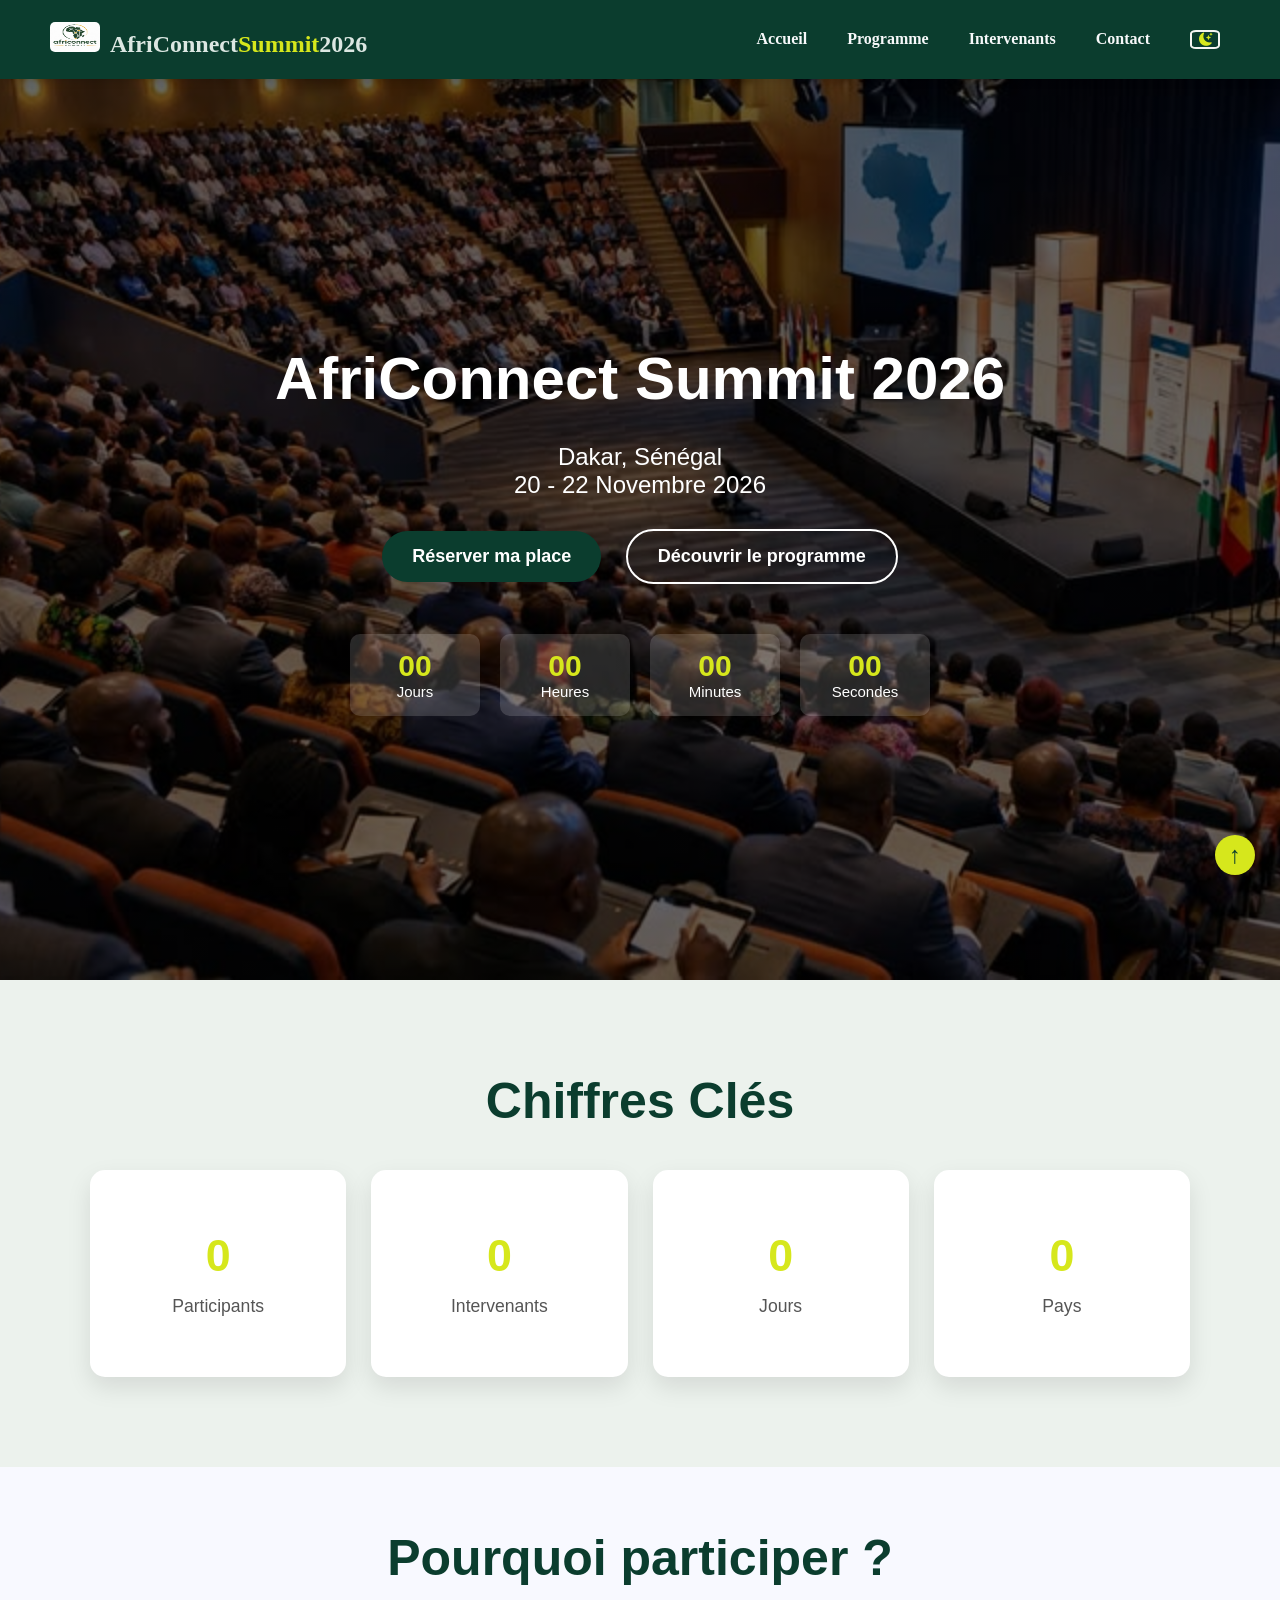
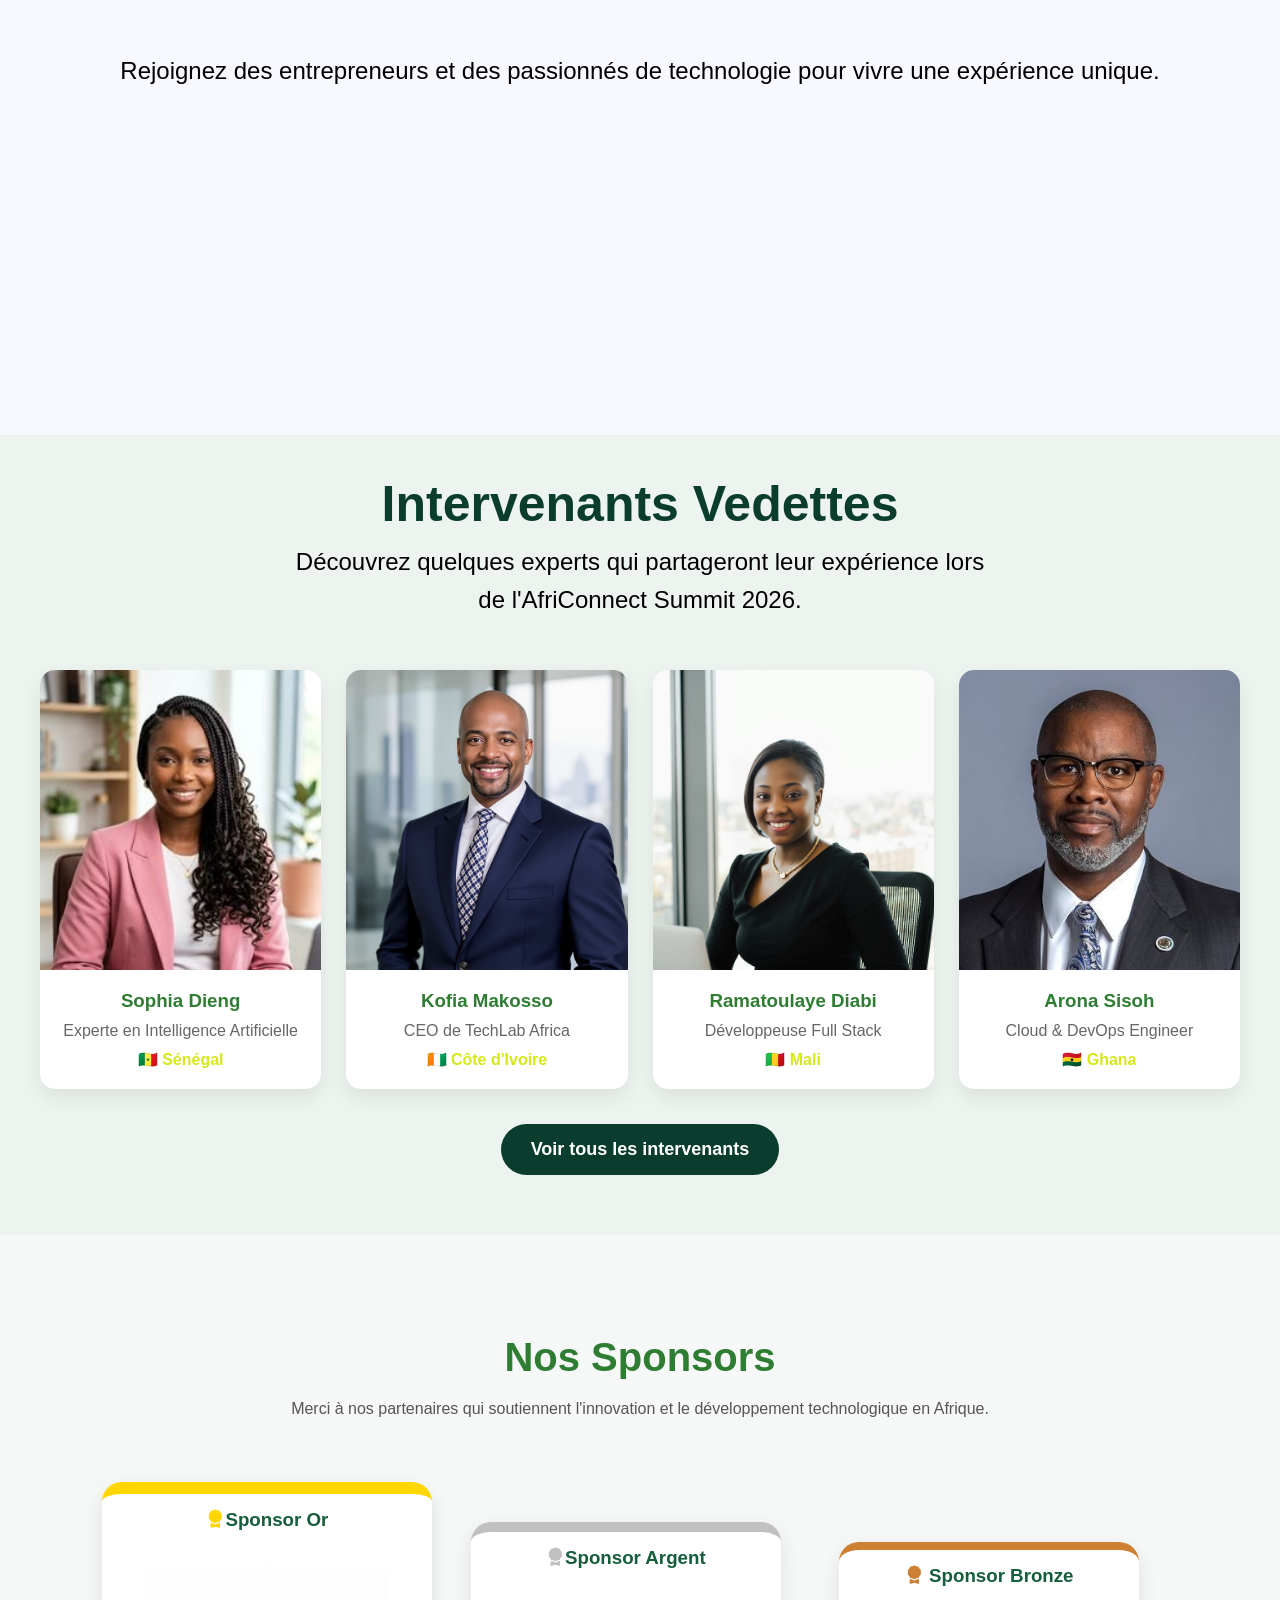
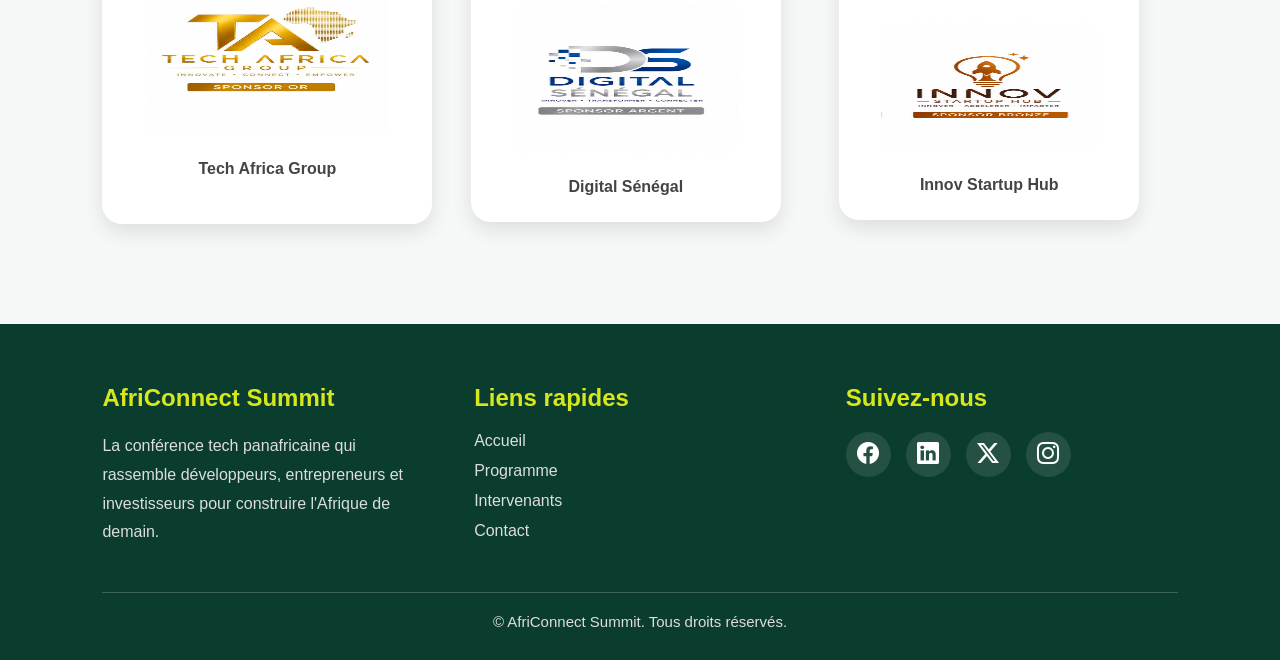
==== commit b528989a: "Css 4 pages" ====
--- a/index.html
+++ b/index.html
@@ -120,9 +120,9 @@
             pour vivre une expérience unique.
         </p>
 
-        <div class="prq-container">
-
-            <div class="prq-card">
+        
+
+            <div class="prq-card reveal">
                 <div>
                     <i class="bi bi-lightbulb-fill"></i>
                 </div>
@@ -133,7 +133,7 @@
                 </p>
             </div>
 
-            <div class="prq-card">
+            <div class="prq-card reveal">
                 <div>
                     <i class="bi bi-people-fill"></i>
                 </div>
@@ -144,7 +144,7 @@
                 </p>
             </div>
 
-            <div class="prq-card">
+            <div class="prq-card reveal">
                 <div>
                     <i class="bi bi-briefcase-fill"></i>
                 </div>
@@ -155,7 +155,7 @@
                 </p>
             </div>
 
-        </div>
+        
 
     </div>
 </section>
--- a/css/style.css
+++ b/css/style.css
@@ -0,0 +1,1188 @@
+*{
+    margin: 0;
+    padding: 0;
+}
+:root {
+    --primary: #0b3d2e;
+    --accent: #d6e71c;
+    --dark-bg: #1c1d1f;
+    --light-bg: #f7f9fa;
+    --white: #ffffff;
+    --text-main: #2d2f31;
+    --transition-smooth: all 0.4s cubic-bezier(0.165, 0.84, 0.44, 1);
+}
+@import url('https://fonts.googleapis.com/css2?family=Poppins:wght@300;400;600&display=swap');
+@import url('https://fonts.googleapis.com/css2?family=Roboto:wght@300;400;700&display=swap');
+body{
+    font-family: 'poppins', sans-serif;
+}
+
+/*==================Navbar===========================*/
+.navbar{
+    position: fixed;
+    top: 0;
+    left: 0;
+    background: #0b3d2e;
+    padding: 20px;
+    box-shadow: 0 2px 8px rgba(0,0,0,0.15);
+    width: 100%;
+    z-index: 1000;
+}
+
+.logo{
+    font-family: 'Roboto';
+    font-weight: bold;
+    color: #dce7e2;
+    
+}
+/* ============== texte logo ===============*/
+.navbar-container p{
+    color: #0b3d2e;
+}
+span{
+    color: #d6e71c;
+}
+.navbar-container{
+    display: flex;
+    justify-content: space-between;
+    align-items: center;
+    padding: 0 30px;
+
+}
+.navbar-container img{
+    width: 50px;
+    height: 30px;
+    border-radius: 5px;
+    margin-right: 10px;
+}
+.nav-link ul{
+    display: flex;
+    gap: 20px;
+    list-style: none;
+    margin-top: 10px;
+    margin-bottom: 10px;
+    margin-right: 50px;
+}
+.nav-link a{
+    color: #f7f9fa;
+    font-family:  'Roboto';
+    font-weight: bold;
+    justify-content: space-between;
+    text-decoration: none;
+    margin-right: 20px;
+    transition: 0.4s ease-in-out;
+}
+ul li a:hover{
+    color: #d6e71c;
+}
+/* =================darkmode=============== */
+#darkModeToggle{
+    background: transparent;
+    border: 2px solid #f5f5f2; 
+    color: #d6e71c;
+    border-radius: 20%;
+    width: 30px;
+    transition: 0.3s;
+}
+
+#darkModeToggle:hover{
+    background: #d6e71c;
+    color: #0b3d2e;
+}
+/*==================MENU HAMBERGER===============*/
+.menu-btn{
+    display: none;
+    background: none;
+    border: none;
+    font-size: 30px;
+    cursor: pointer;
+    color: #dce7e2;
+}
+
+/*==============section hero================*/
+.hero{
+    min-height: 100vh;
+    padding-top: 80px;
+    background-image:linear-gradient(rgba(0,0,0,0.6),rgba(0,0,0,0.6) ),url("../image/accueil.jpg");
+    background-size: cover;
+    background-position: center;
+    background-repeat: no-repeat;
+    color: #ffffff;
+    justify-content: center;
+    align-items: center;
+    display: flex;
+    text-align: center;
+    animation: zoomHero 8s ease-in-out infinite alternate;
+}
+/* ================ animation zoom =============  */
+@keyframes zoomHero{
+    from{
+        background-size: 100%;
+    }
+    to{
+        background-size: 110%;
+    }
+}
+.hero-container-accueil{
+    max-width: 800px;
+    color: #ffffff;
+    animation: fadeUp 1.2s ease;
+}
+@keyframes fadeUp{
+    from{
+        opacity: 0;
+        transform: translateY(60px);
+    }
+    to{
+        opacity: 1;
+        transform: translateY(0);
+    }
+}
+.hero-container-accueil h1{
+    font-size: 60px;
+    margin-bottom: 30px;
+}
+.subtitle{
+    font-size: 24px;
+    margin-bottom: 20px;
+}
+/*==============BOUTTON D'ACCUEIL===============*/
+.hero-btn{
+    margin-bottom: 40px;
+    opacity: 0;
+    animation: fadeUp 1s ease forwards;
+    animation-delay: 0.8s;
+}
+/* Animation d'accueil */
+@keyframes fadeUp{
+    from{
+        opacity: 0;
+        transform: translateY(40px);
+    }
+
+    to{
+        opacity: 1;
+        transform: translateY(0);
+    }
+}
+.hero-btn a{
+    display: inline-block;
+    text-decoration: none;
+    padding: 15px 30px;
+    margin: 10px;
+    border-radius: 50px;
+    font-size: 18px;
+    font-weight: bold;
+    transition:.3s;
+}
+/* ============= changement color ======================= */
+.hero-btn a:hover{
+    transform: translateY(-5px);
+    box-shadow: 0 10px 20px rgba(0,0,0,.3);
+}
+.hero-btn a:first-child{
+    background: #0b3d2e;
+    color: white;
+}
+
+.hero-btn a:first-child:hover{
+    background: #ffff;
+    color: #0b3d2e;
+}
+.hero-btn a:last-child{
+    border: 2px solid white;
+    color: white;
+}
+
+.hero-btn a:last-child:hover{
+    background: white;
+    color: #0b3d2e;
+}
+/*=================LE COMPTEUR d'accueil==============*/
+.conter{
+    display: flex;
+    justify-content: center;
+    gap: 20px;
+    flex-wrap: wrap;
+}
+.conter{
+    opacity: 0;
+    animation: fadeUp 1s ease forwards;
+    animation-delay: 1.2s;
+}
+
+.time-box{
+    background: rgba(255,255,255,0.15);
+    padding: 15px 20px;
+    border-radius: 10px;
+    min-width: 90px;
+}
+
+.time-box span{
+    display: block;
+    font-size: 30px;
+    font-weight: bold;
+}
+
+.time-box small{
+    font-size: 15px;
+}
+/*==================Chiffre Cles=======================*/
+.stats{
+    background:#ecf2ed;
+    
+    padding: 90px;
+}
+.stats h2{
+    margin-top: 2px;
+    margin-bottom: 40px;
+    display: flex;
+    justify-content: center;
+    align-items: center;
+    font-family: Arial;
+    font-size: 50px;
+    color: #0b3d2e;
+}
+.stats-grid{
+    display:grid;
+    grid-template-columns:repeat(auto-fit,minmax(220px,1fr));
+    gap:25px;
+}
+.card{
+    background:#fff;
+    padding:60px 50px;
+    text-align:center;
+    border-radius:15px;
+    box-shadow:0 10px 25px rgba(0,0,0,.1);
+    transition:.4s;
+}
+
+.card:hover{
+    transform:translateY(-8px);
+}
+
+.card h3{
+    font-size:2.8rem;
+    color: #d6e71c;
+    margin-bottom:15px;
+}
+
+.card p{
+    font-size:1.1rem;
+    color:#555;
+}
+/* ================= POURQUOI PARTICIPER ==============  */
+.prq-par{
+    background:#f8f9ff;
+    padding: 60px;
+    align-items: center;
+}
+
+.prq-container{
+    display:flex;
+    justify-content:center;
+    gap:30px;
+    flex-wrap:wrap;
+}
+
+.prq-card{
+    width:250px;
+    background:#fff;
+    padding:25px;
+    border-radius:15px;
+    text-align:center;
+    box-shadow:0 8px 20px rgba(0,0,0,.08);
+    transition:.4s;
+}
+
+
+/* ================= Animation d'apparition ============= */
+.reveal{
+    opacity: 0;
+    transform: translateY(50px);
+    transition: all 0.8s ease;
+    }
+.reveal.active{
+    opacity: 1;
+    transform: translateY(0);
+}
+/* ===============icons========== */
+.prq-card i{
+    font-size:55px;
+    margin-bottom:20px;
+    color: #2e7d32;
+}
+/* ==================titre====================== */
+.prq-container h2{
+    margin-top: 2px;
+    margin-bottom: 40px;
+    display: flex;
+    justify-content: center;
+    align-items: center;
+    font-family: Arial;
+    font-size: 50px;
+    color: #0b3d2e;
+}
+
+.prq-card h3{
+    color: #d6e71c;
+    margin-bottom:15px;
+    font-size:1.1rem;
+}
+
+.prq-card p{
+    color:#666;
+}
+/* ============Intervenant=============== */
+.intervenants-vedettes{
+    background:hsl(130, 19%, 94%);
+    padding:40px;
+    display:grid
+}
+
+.intervenants-vedettes h2{
+    margin-top: 0px;
+    margin-bottom: 10px;
+    display: flex;
+    justify-content: center;
+    align-items: center;
+    font-family: Arial;
+    font-size: 50px;
+    color: #0b3d2e;
+}
+.titre-inter{
+    font-size: 24px;
+    margin-bottom: 20px;
+}
+.inter-grid{
+    display: grid;
+    grid-template-columns:repeat(auto-fit,minmax(220px,1fr));
+    gap:25px;
+}
+
+.inter-card{
+    background:#fff;
+    border-radius:15px;    
+    overflow:hidden;
+    object-position: center 40px;
+    object-fit: cover;
+    box-shadow:0 8px 20px rgba(0,0,0,.08);
+}
+
+.inter-card:hover{
+    transform: scale(1.1);
+    transition: 2s;
+}
+
+.inter-card img{
+    width:100%;
+    height:300px;
+    object-fit:cover;
+    display:block;
+}
+
+.inter-info{
+    padding:20px;
+    text-align:center;
+}
+
+.inter-card h3{
+    color:#2e7d32;
+    margin-bottom:10px;
+}
+
+.inter-card p{
+    color:#666;
+    margin-bottom:10px;
+}
+
+.inter-card span{
+    color:#d6e71c;
+    font-weight:bold;
+}
+
+.titre-inter{
+    text-align:center;
+    
+    max-width:700px;
+    margin:0 auto 50px;
+    line-height:1.6;
+}
+
+.btn-container{
+    display: flex;
+    justify-content: center;
+
+}
+
+.btn-container :hover{
+    transform: scale(1.1);
+    transition: 1s;
+}
+.btn-container a{
+    display: inline-block;
+    text-decoration: none;
+    padding: 15px 30px;
+    margin: 20px;
+    margin-top: 35px;
+    border-radius: 50px;
+    font-size: 18px;
+    font-weight: bold;
+    transition:.3s;
+    align-items: center;
+}
+/* ========== boutton intervenant================ */
+.btn-container a:first-child{
+    background: #0b3d2e;
+    color: white;
+}
+
+.btn-container a:first-child:hover{
+    background: #ffff;
+    color: #2e7d32;
+}
+/* ========================sponsor=============== */
+.sponsors{
+    padding: 100px 8%;
+    background: #f5f8f6;
+    text-align: center;
+}
+
+.sponsors h2{
+    font-size: 2.5rem;
+    color:#2e7d32 ;
+    margin-bottom: 15px;
+}
+
+.sponsor-titre{
+    max-width: 700px;
+    margin: 0 auto 60px;
+    color: #555;
+    line-height: 1.7;
+}
+
+/* ======================= Conteneur Flexbox ====================== */
+
+.sponsor-container{
+    display: grid;
+    grid-template-columns:repeat(auto-fit,minmax(220px,1fr));
+    justify-content: center;
+    gap: 30px;
+    flex-wrap: wrap;
+}
+
+/* =========================== Style commun des cartes ================================ */
+
+.or-card,
+.argent-card,
+.bronze-card{
+    background: #fff;
+    border-radius: 20px;
+    padding: 15px;
+    box-shadow: 0 8px 20px rgba(0,0,0,0.1);
+    transition: 0.4s;
+    justify-content: space-between;
+}
+
+.or-card:hover,
+.argent-card:hover,
+.bronze-card:hover{
+    transform: translateY(-10px);
+}
+
+/* ============= Images ===================== */
+
+
+.argent-card img{
+    width: 80%;
+    height: 150px;
+    border-radius: 10px;
+    margin: 20px 0;
+}
+.or-card img{
+    width: 80%;
+    height: 170px;
+    border-radius: 10px;
+    margin: 20px 0;
+}
+.bronze-card img{
+    width: 80%;
+    height: 130px;
+    border-radius: 10px;
+    margin: 20px 0;
+}
+/* ======================== Sponsor OR  ================= */
+
+.or-card{
+    width: 300px;
+    height: 300px;
+    border-top: 12px solid gold;
+}
+
+.or-card i{
+    color: gold;
+}
+
+/*=========================== Sponsor ARGENT ==================== */
+
+.argent-card{
+    width: 280px;
+    height: 260px;
+    margin-top: 40px;
+    border-top: 10px solid silver;
+}
+
+.argent-card i{
+    color: silver;
+}
+
+/* ================= Sponsor BRONZE ==================== */
+
+.bronze-card{
+    width: 270px;
+    height: 240px;
+    margin-top: 60px;
+    border-top: 8px solid #cd7f32;
+}
+
+.bronze-card i{
+    color: #cd7f32;
+}
+
+/* ============= Titres ================ */
+
+.or-card h3,
+.argent-card h3,
+.bronze-card h3{
+    color: #155d3b;
+    margin-bottom: 15px;
+}
+
+.or-card p,
+.argent-card p,
+.bronze-card p{
+    font-weight: bold;
+    color: #444;
+}
+/* ========================== FOOTER ========================== */
+
+.footer{
+    background: #0b3d2e;
+    color: white;
+    padding: 60px 8% 20px;
+}
+
+.footer-container{
+    display: flex;
+    justify-content: space-between;
+    gap: 40px;
+    flex-wrap: wrap;
+}
+
+.footer-box{
+    flex: 1;
+    min-width: 250px;
+}
+
+.footer-box h3{
+    font-size: 1.5rem;
+    margin-bottom: 20px;
+    color: #d6e71c;
+}
+
+.footer-box p{
+    line-height: 1.8;
+    color: #ddd;
+}
+
+.footer-box ul{
+    list-style: none;
+    padding: 0;
+}
+
+.footer-box ul li{
+    margin-bottom: 12px;
+}
+
+.footer-box ul li a{
+    text-decoration: none;
+    color: #ddd;
+    transition: 0.3s;
+}
+
+.footer-box ul li a:hover{
+    color: #d6e71c;
+    padding-left: 6px;
+}
+
+/* ================ Réseaux sociaux ========================*/
+
+.social-icons{
+    display: flex;
+    gap: 15px;
+    margin-top: 15px;
+}
+
+.social-icons a{
+    width: 45px;
+    height: 45px;
+    background: rgba(255,255,255,0.1);
+    border-radius: 50%;
+    display: flex;
+    justify-content: center;
+    align-items: center;
+    text-decoration: none;
+    color: white;
+    font-size: 22px;
+    transition: 0.4s;
+}
+
+.social-icons a:hover{
+    background: #d6e71c;
+    color: #0b3d2e;
+    transform: translateY(-5px);
+}
+
+/* ==============Ligne =================*/
+
+.footer hr{
+    border: none;
+    height: 1px;
+    background: rgba(255,255,255,0.2);
+    margin: 40px 0 20px;
+}
+
+/* =================== Copyright ============== */
+
+.copyright{
+    text-align: center;
+    color: #ddd;
+    font-size: 15px;
+    margin-bottom: 10px;
+}
+
+/* ========================== BOUTON RETOUR EN HAUT ========================== */
+
+#topBtn{
+    position: fixed;
+    right: 25px;
+    bottom: 25px;
+    width: 40px;
+    height: 40px;
+    border: none;
+    border-radius: 50%;
+    background: #d6e71c;
+    color: #0b3d2e;
+    font-size: 24px;
+    font-weight: bold;
+    cursor: pointer;
+    box-shadow: 0 5px 15px rgba(0,0,0,.3);
+    transition: .3s;
+    z-index: 999;
+}
+#topBtn:hover{
+    transform: translateY(-6px);
+    background: white;
+}
+/* =================================PAGE Programme================= */
+.programme{
+    overflow: hidden;
+    padding: 80px 8%;
+    background: #ecf2ed;
+}
+
+.programme h2{
+    margin-bottom: 30px;
+    display: flex;
+    justify-content: center;
+    align-items: center;
+    font-family: 'Roboto';
+    font-size: 50px;
+    color: #0b3d2e;
+}
+.hero-interne{
+    min-height: 100vh;
+    padding-top: 80px;
+    background: linear-gradient(rgba(0, 0, 0, 0.75), rgba(0,0,0,0.1)), url("../image/programme.jpg" ) ;
+    background-size: cover;
+    background-position: center;
+    background-repeat: no-repeat;
+    display: flex;
+    justify-content: center;
+    align-items: center;
+    text-align: center;
+    animation: zoomHero 4s ease-in-out infinite alternate;
+}
+@keyframes zoomHero{
+    from{
+        background-size: 100%;
+    }
+    to{
+        background-size: 110%;
+    }
+}
+.hero-container h1{
+    font-size: 4em;
+    color: #0b3d2e;
+    font-family: 'poppins', sans-serif;
+}
+.hero-container h1 a{
+    display: flex;
+    align-items: center;
+    justify-content: center;
+    text-align: center;
+    
+    text-decoration: none;
+    color: #fff;
+}
+
+/* ================ TABLEAU PROG ============= */
+
+.tabs{
+    display: flex;
+    justify-content: center;
+    gap: 15px;
+    margin-bottom: 30px;
+    flex-wrap: wrap;
+}
+
+.tab-btn{
+    padding: 12px 25px;
+    border: none;
+    background: #ddd;
+    border-radius: 30px;
+    cursor: pointer;
+    transition: .3s;
+    font-weight: 600;
+}
+
+.tab-btn:hover{
+    background: #0b3d2e;
+    color: #fff;
+}
+
+.tab-btn.active{
+    background: #0b3d2e;
+    color: white;
+}
+
+.tab-content{
+    display: none;
+}
+
+.tab-content.active{
+    display: block;
+}
+
+table{
+    width: 100%;
+    border-collapse: collapse;
+    background: white;
+    border-radius: 10px;
+    overflow: hidden;
+}
+
+th{
+    background: #0b3d2e;
+    color: white;
+    padding: 15px;
+}
+
+td{
+    padding: 15px;
+    border-bottom: 1px solid #ddd;
+    text-align: center;
+}
+
+tbody tr:nth-child(even){
+    background: #eef8f2;
+}
+
+tbody tr:hover{
+    background: #d7f3e2;
+}
+/*========================= SECTION THÉMATIQUES ==========================*/
+
+.themes{
+    padding: 80px 8%;
+    background: #effaf3;
+    text-align: center;
+}
+
+.themes h2{
+    font-size: 2.6rem;
+    color: #0b3d2e;
+    margin-bottom: 50px;
+}
+
+/*========================= GRID 2 * 2==========================*/
+
+.themes-grid{
+    display: grid;
+    grid-template-columns: repeat(2, 1fr);
+    gap: 35px;
+}
+
+/*========================= CARTES==========================*/
+
+.theme-card{
+    background: #ffffff;
+    padding: 15px 10px;
+    border-radius: 20px;
+    box-shadow: 0 10px 25px rgba(0,0,0,.08);
+    transition: .4s;
+    text-align: center;
+    border-top: 5px solid #0b3d2e;
+}
+/* ============== Amination scrolle =================== */
+.hidden{
+    opacity: 0;
+    transform: translateY(50px);
+    transition: all 0.8s ease;
+    }
+.hidden.active{
+    opacity: 1;
+    transform: translateY(0);
+}
+/*========================= ICONES ==========================*/
+
+.theme-card i{
+    font-size: 50px;
+    color: #0b3d2e;
+    margin-bottom: 20px;
+    display: inline-block;
+    /* transition: .4s; */
+}
+
+/*======================== TITRE ==========================*/
+.theme-card h3{
+    font-size: 1.5rem;
+    color: #222;
+    margin-bottom: 15px;
+}
+
+.theme-card p{
+    font-size: 16px;
+    color: #666;
+    line-height: 1.7;
+}
+
+/* ================= HERO INTERVENANTS ================= */
+
+.hero-intervenants{
+    min-height: 100vh;
+    padding-top: 80px;
+    background: linear-gradient(rgba(0,0,0,0.5),
+    rgba(0,0,0,0.5)),
+    url("../image/intervenant.jpg");
+    background-size: cover;
+    background-position: center;
+    display: flex;
+    justify-content: center;
+    align-items: center;
+    text-align: center;
+    color: #fff;
+    animation: zoomHero 4s ease-in-out infinite alternate;
+}
+@keyframes zoomHero{
+    from{
+        background-size: 100%;
+    }
+    to{
+        background-size: 110%;
+    }
+}
+
+.hero-content h1{
+    font-size: 3rem;
+    margin-bottom: 15px;
+}
+.hero-content h1 a{
+    text-decoration: none;
+    color: #fff;
+    font-size: 5rem;
+}
+/* ================= SECTION INTERVENANTS ================= */
+
+.speaker-section{
+    padding: 80px 8%;
+    background: #f4faf6;
+}
+
+.speaker-section h2{
+    text-align: center;
+    font-size: 2.5rem;
+    color: #0b3d2e;
+    margin-bottom: 40px;
+}
+.speaker-card :hover{
+    /* transform:translateY(-10px); */
+    transform: scale(1.1);
+    transition: 2s;
+}
+    
+/* ================= FILTRES ================= */
+
+.filter-buttons{
+    display: flex;
+    justify-content: center;
+    gap: 15px;
+    flex-wrap: wrap;
+    margin-bottom: 50px;
+}
+
+.filter-btn{
+    padding: 12px 25px;
+    border: none;
+    border-radius: 30px;
+    cursor: pointer;
+    background: #e5e5e5;
+    font-weight: 600;
+    transition: 0.3s;
+}
+
+.filter-btn:hover{
+    background: #0b3d2e;
+    color: white;
+}
+
+.filter-btn.active{
+    background: #0b3d2e;
+    color: white;
+}
+
+/* ================= GRILLE 3 * 3 ================= */
+
+.speaker-grid{
+    display: grid;
+    grid-template-columns: repeat(3,1fr);
+    gap: 30px;
+}
+
+/* ================= CARTES ================= */
+
+.speaker-card{
+    background: white;
+    border-radius: 15px;
+    overflow: hidden;
+    text-align: center;
+    box-shadow: 0 4px 15px rgba(0,0,0,0.08);
+    transition: 0.4s;
+    
+}
+
+.speaker-card:hover{
+    transform: translateY(-10px);
+    box-shadow: 0 15px 30px rgba(0,0,0,0.15);
+}
+
+.speaker-card img{
+    width: 100%;
+    height: 330px;
+    object-fit: cover;
+}
+
+.speaker-card h3{
+    margin-top: 20px;
+    font-size: 1.3rem;
+    color: #222;
+}
+
+.speaker-card p{
+    color: #0b7a4b;
+    font-weight: 600;
+    margin: 10px 0;
+}
+
+.speaker-card span{
+    display: block;
+    margin-bottom: 20px;
+    color: #666;
+}
+
+/* ======================= HERO CONTACT ======================= */
+
+.hero-contact{
+    min-height: 100vh;
+    padding-top: 40px;
+    background: linear-gradient(rgba(0,0,0,.65),rgba(0,0,0,.65)),
+    url("../image/contact.jpg") center/cover;
+    /* height: 50vh; */
+    display: flex;
+    justify-content: center;
+    align-items: center;
+    text-align: center;
+    color: #fff;
+    animation: zoomHero 4s ease-in-out infinite alternate;
+}
+@keyframes zoomHero{
+    from{
+        background-size: 100%;
+    }
+    to{
+        background-size: 110%;
+    }
+}
+/* =================CONTACT================== */
+.hero-contact-content h1{
+    margin-bottom: 150px;
+    font-family: 'poppins', sans-serif;
+    font-size: 7rem;
+    justify-content: center;
+    display: flex;
+    margin-top: 1px;
+    
+}
+
+.hero-contact-content h1 a{
+    text-decoration: none;
+    color: #a6d1c4;
+}
+.registration{
+    padding: 80px 8%;
+    background: #f8f9ff;
+}
+.registration-container{
+    display: flex;
+    justify-content: center;
+    gap: 40px;
+}
+.form-box{
+    min-width:420px;
+    background:#fff;
+    padding:35px;
+    border-radius:15px;
+    box-shadow:0 8px 25px rgba(0,0,0,.08);
+}
+.form-box h2{
+    font-size: 2.5rem;
+    color:#2e7d32 ;
+    margin-bottom: 10px;
+   text-align: center;
+}
+.input-group{
+    display:flex;
+    flex-direction:column;
+    margin-bottom:10px;
+}
+.input-group label{
+    font-weight:600;
+    margin-bottom:3px;
+}
+
+.input-group input,
+.input-group select,
+.input-group textarea{
+    padding:10px;
+    border:1px solid #ccc;
+    border-radius:8px;
+    font-size:16px;
+    outline:none;
+    transition:.3s;
+}
+
+.input-group textarea{
+    resize:vertical;
+    min-height:100px;
+}
+
+.input-group input:focus,
+.input-group select:focus,
+.input-group textarea:focus{
+    border-color:#2d6a4f;
+    box-shadow:0 0 8px rgba(45,106,79,.2);
+}
+
+button[type="submit"]{
+    width:100%;
+    padding:10px;
+    background:#2d6a4f;
+    color:#fff;
+    border:none;
+    border-radius:8px;
+    cursor:pointer;
+    font-size:17px;
+    transition:.3s;
+}
+
+button[type="submit"]:hover{
+    background:#1b4332;
+}
+
+.success{
+    margin-top:8px;
+    color:green;
+    text-align:center;
+}
+.info-box{
+    
+    background:#fff;
+    padding:35px;
+    border-radius:15px;
+    width: 400px;
+    height: 400px;
+    box-shadow:0 8px 25px rgba(0,0,0,.08);
+}
+.info-item{
+    display:flex;
+    align-items:center;
+    gap:15px;
+    margin-left: 30px;
+    text-align: center;
+    margin-top: 20px;
+    margin-bottom:18px;
+}
+
+.info-item i{
+    font-size:24px;
+    color:#2d6a4f;
+}
+.carte{
+    margin-left: 40px;
+    justify-content: center;
+}
+/* ==================FAQ================ */
+.FAQ{
+    padding:70px 7%;
+}
+
+.FAQ h2{
+    text-align:center;
+    font-size: 2.5rem;
+    color:#0b3d2e ;
+    margin-bottom: 30px;
+}
+
+.accordion{
+    max-width:700px;
+    margin:20px auto;
+}
+
+.accordion__input{
+    display:none;
+}
+
+.accordion__label{
+    display:block;
+    background:#1b4332;
+    color:#fff;
+    padding:18px;
+    cursor:pointer;
+    border-radius:8px;
+    font-weight:600;
+}
+
+.accordion-container{
+    max-height:0;
+    overflow:hidden;
+    transition:.4s;
+    background:#f7f7f7;
+    border-radius:0 0 8px 8px;
+}
+.accordion-container p{
+    padding:20px;
+}
+.accordion__input:checked~.accordion-container{
+    max-height:200px;
+}
+
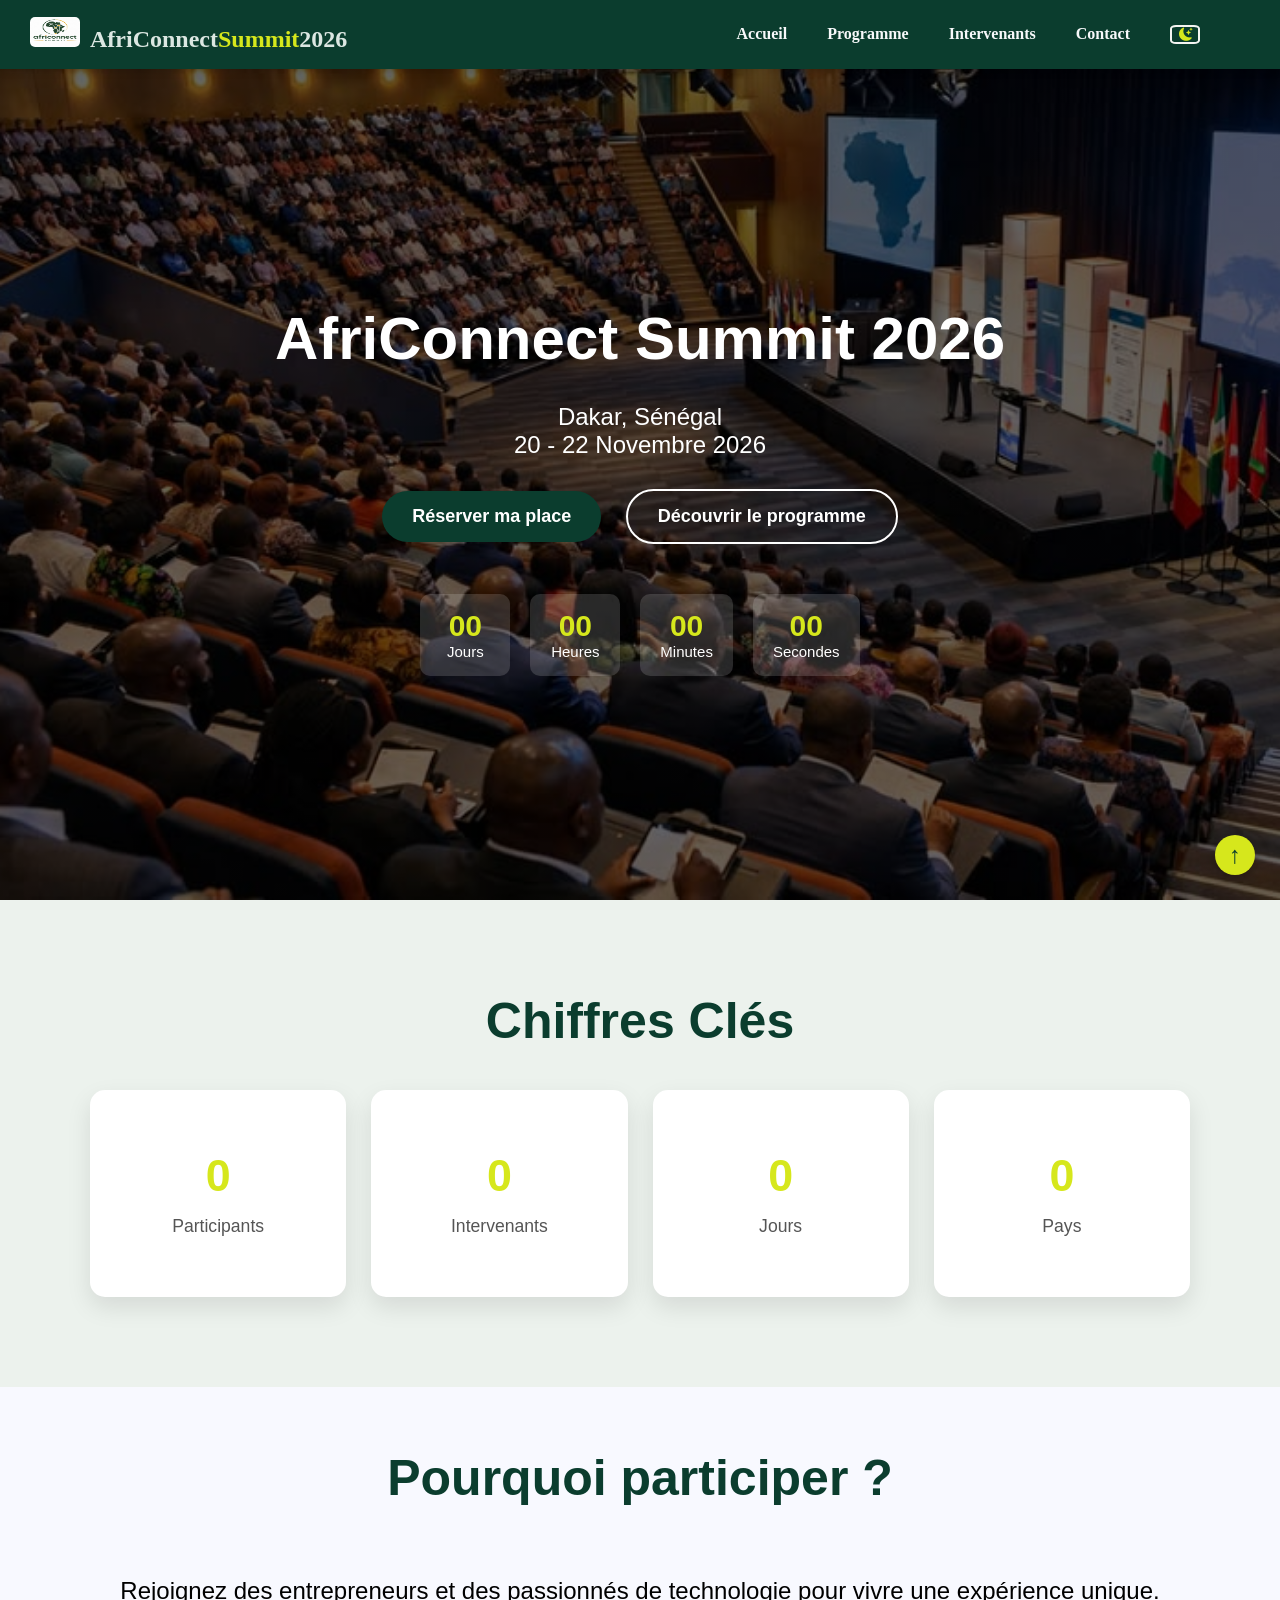
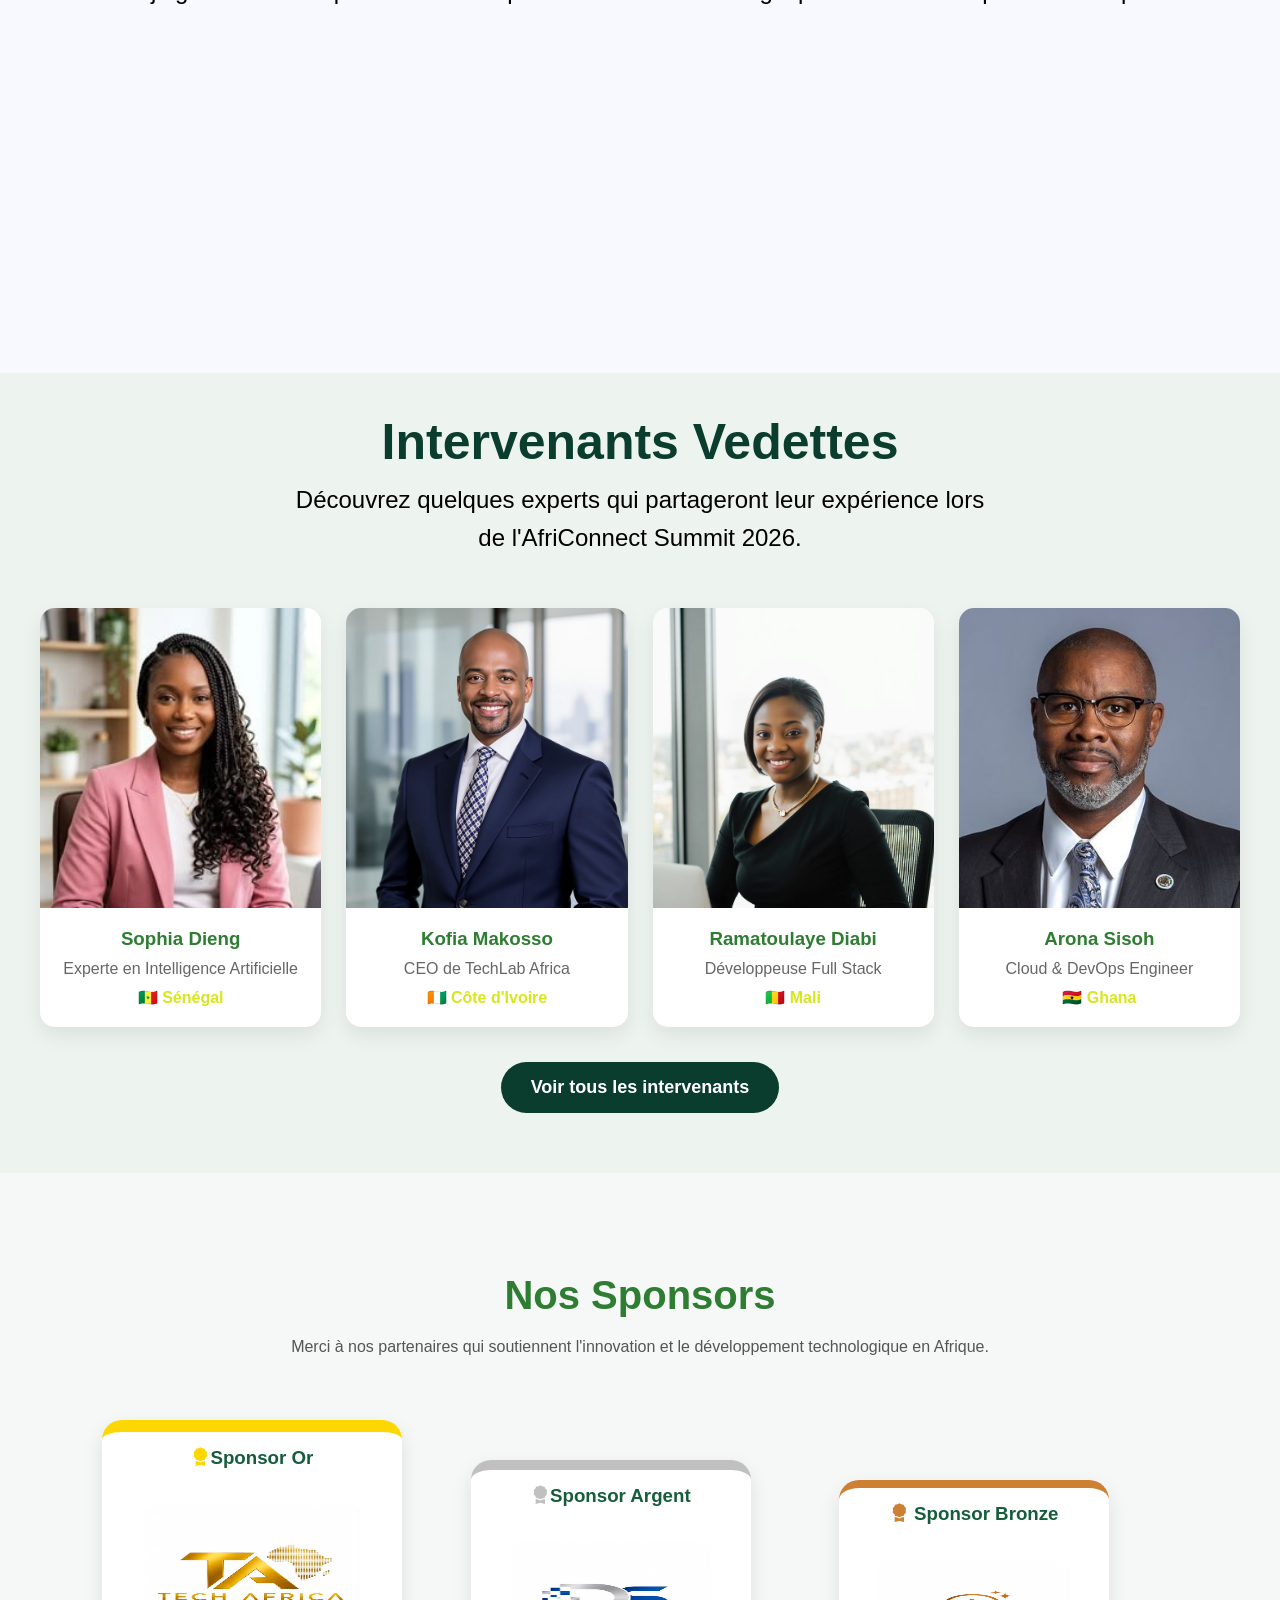
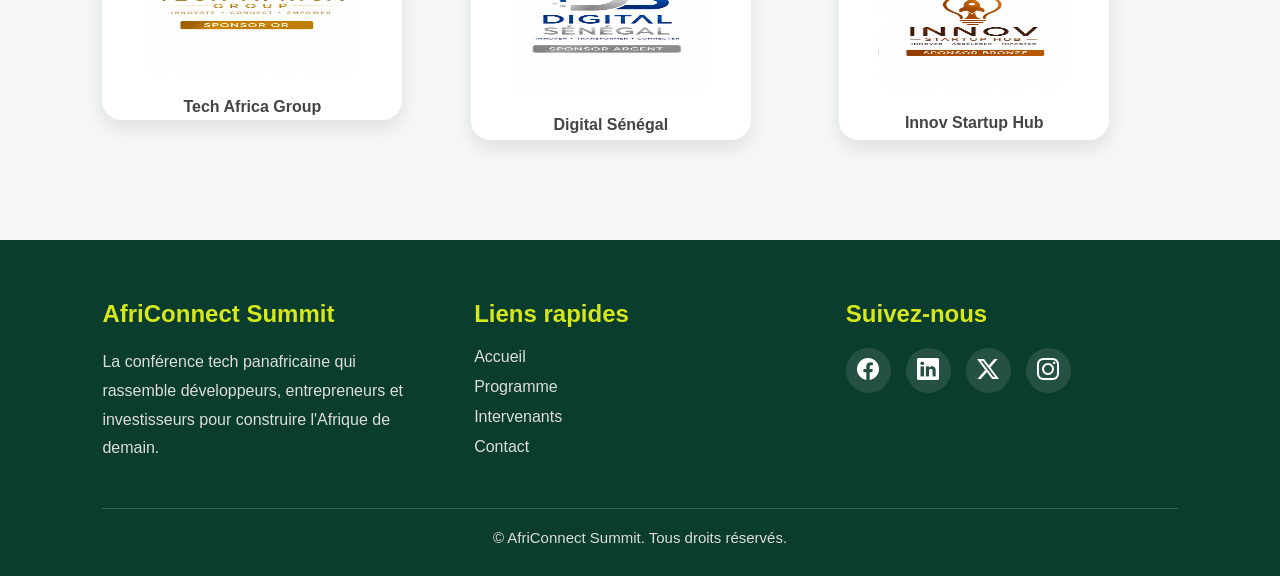
==== commit 03e1eabe: "Dark Mode et Navbar Dynamique js" ====
--- a/index.html
+++ b/index.html
@@ -11,7 +11,7 @@
 </head>
 <body>
 <header>
-    <nav class="navbar">
+    <nav class="navbar" id="mainNav">
         <div class="navbar-container">
             <div class="logo">
                 <h2><img src="image/logo.jpeg" alt="logo">AfriConnect<span>Summit</span>2026</h2>
--- a/css/style.css
+++ b/css/style.css
@@ -1,61 +1,77 @@
-*{
+* {
     margin: 0;
     padding: 0;
-}
+    box-sizing: border-box;
+}
+
 :root {
     --primary: #0b3d2e;
     --accent: #d6e71c;
-    --dark-bg: #1c1d1f;
+    --dark-bg: #0b0b0b;
     --light-bg: #f7f9fa;
     --white: #ffffff;
     --text-main: #2d2f31;
     --transition-smooth: all 0.4s cubic-bezier(0.165, 0.84, 0.44, 1);
 }
+
 @import url('https://fonts.googleapis.com/css2?family=Poppins:wght@300;400;600&display=swap');
 @import url('https://fonts.googleapis.com/css2?family=Roboto:wght@300;400;700&display=swap');
-body{
+
+body {
     font-family: 'poppins', sans-serif;
+    overflow-x: hidden;
+
+}
+
+html {
+    overflow-x: hidden;
+    max-width: 100%;
 }
 
 /*==================Navbar===========================*/
-.navbar{
+.navbar {
     position: fixed;
     top: 0;
     left: 0;
     background: #0b3d2e;
     padding: 20px;
-    box-shadow: 0 2px 8px rgba(0,0,0,0.15);
+    box-shadow: 0 2px 8px rgba(0, 0, 0, 0.15);
     width: 100%;
     z-index: 1000;
 }
 
-.logo{
+.logo {
     font-family: 'Roboto';
     font-weight: bold;
     color: #dce7e2;
-    
-}
+
+}
+
 /* ============== texte logo ===============*/
-.navbar-container p{
+.navbar-container p {
     color: #0b3d2e;
 }
-span{
+
+span {
     color: #d6e71c;
 }
-.navbar-container{
+
+.navbar-container {
     display: flex;
     justify-content: space-between;
     align-items: center;
     padding: 0 30px;
 
 }
-.navbar-container img{
+
+.navbar-container img {
     width: 50px;
     height: 30px;
     border-radius: 5px;
     margin-right: 10px;
 }
-.nav-link ul{
+
+.nav-link ul {
     display: flex;
     gap: 20px;
     list-style: none;
@@ -63,34 +79,293 @@
     margin-bottom: 10px;
     margin-right: 50px;
 }
-.nav-link a{
+
+.nav-link a {
     color: #f7f9fa;
-    font-family:  'Roboto';
+    font-family: 'Roboto';
     font-weight: bold;
     justify-content: space-between;
     text-decoration: none;
     margin-right: 20px;
     transition: 0.4s ease-in-out;
 }
-ul li a:hover{
+
+ul li a:hover {
     color: #d6e71c;
 }
+/* ==========================DARK-MODE===================== */
+body.dark-mode {
+    background-color: #0b0b0b;
+    color: var(--white);
+}
+
+body.dark-mode .navbar,
+body.dark-mode .hero,
+body.dark-mode .stats,
+body.dark-mode .prq-par,
+body.dark-mode .intervenants-vedettes,
+body.dark-mode .sponsors,
+body.dark-mode .footer,
+body.dark-mode .programme,
+body.dark-mode .themes,
+body.dark-mode .speaker-section,
+body.dark-mode .registration,
+body.dark-mode .FAQ {
+    background-color: #1a1a1a;
+    border-color: #333;
+    color: var(--white);
+}
+
+/* Navbar en dark mode */
+body.dark-mode .navbar {
+    background-color: #121212 !important;
+
+}
+
+body.dark-mode .logo {
+    color: #0b3d2e;
+}
+
+body.dark-mode .footer {
+    background-color: #121212 !important;
+}
+
+/* Liens normaux (PAS les boutons) */
+body.dark-mode .navbar .nav-link:not(.hero-btn) {
+    color: #fff !important;
+}
+
+/* Bouton principal */
+body.dark-mode .hero-btn a {
+
+    color: #fff;
+}
+
+/* Bouton toggle  */
+body.dark-mode #darkModeToggle {
+    color: #fff !important;
+}
+
+body.dark-mode .subtitle {
+    color: #666;
+}
+
+body.dark-mode .time-box small {
+    color: #666;
+}
+
+body.dark-mode .stats h2 {
+    color: #fff;
+
+}
+
+body.dark-mode .card {
+    background: #1c1d1f;
+    color: #2d2f31;
+}
+
+body.dark-mode .prq-par h2 {
+    color: #fff;
+}
+
+body.dark-mode .prq-card {
+    background: #1c1d1f;
+}
+
+body.dark-mode .prq-card h3 {
+    color: #fff;
+}
+
+body.dark-mode .intervenants-vedettes h2 {
+    color: #fff;
+}
+
+body.dark-mode .intervenants-vedettes p {
+    color: #666;
+}
+
+body.dark-mode .intervenants-vedettes .inter-grid .inter-card {
+    background: #1c1d1f;
+
+}
+
+body.dark-mode .sponsors h2 {
+    color: #fff;
+}
+
+body.dark-mode .sponsors .sponsor-container .or-card {
+    background-color: #1c1d1f;
+    color: #fff;
+}
+
+body.dark-mode .sponsors .or-card h3 {
+    color: #fff;
+}
+
+body.dark-mode .sponsors .sponsor-container .argent-card {
+    background-color: #1c1d1f;
+    color: #fff;
+}
+
+body.dark-mode .sponsors .argent-card h3 {
+    color: #fff;
+}
+
+body.dark-mode .sponsors .sponsor-container .bronze-card {
+    background-color: #1c1d1f;
+    color: #fff;
+}
+
+body.dark-mode .sponsors .bronze-card h3 {
+    color: #fff;
+}
+
+body.dark-mode table {
+    background: #1c1d1f;
+    color: #fff;
+}
+
+body.dark-mode table :hover {
+    background: #2e2e2e;
+    color: #fff;
+}
+
+body.dark-mode tr {
+    color: #fff;
+
+}
+
+body.dark-mode tbody tr:nth-child(even) {
+    background: #2e2e2e;
+
+}
+
+body.dark-mode tbody tr:hover {
+    background: #1c1d1f;
+}
+
+body.dark-mode .programme h2 {
+    color: #fff;
+}
+
+body.dark-mode .programme .tabs {
+    color: #121212;
+}
+
+body.dark-mode .programme .tab-content {
+
+    color: #121212;
+}
+
+body.dark-mode .programme .tabs .tab-btn {
+
+    color: #121212;
+}
+
+body.dark-mode .programme .tabs .tab-btn {
+
+    color: #121212;
+}
+
+body.dark-mode .themes h2 {
+    color: #fff;
+}
+
+body.dark-mode .themes .themes-grid .theme-card {
+    background: #1c1d1f;
+}
+
+body.dark-mode .themes .themes-grid .theme-card h3 {
+    color: #fff;
+}
+
+body.dark-mode .speaker-section h2 {
+    color: #fff;
+}
+
+body.dark-mode .speaker-section .filter-buttons .filter-btn {
+    /* background: #4b4b4b; */
+    color: #121212;
+}
+
+body.dark-mode .speaker-section .speaker-grid .speaker-card {
+    background: #1c1d1f;
+}
+
+body.dark-mode .speaker-section .speaker-grid .speaker-card h3 {
+    color: #fff;
+}
+
+body.dark-mode .registration .form-box {
+    background: #1c1d1f;
+}
+
+body.dark-mode .registration .form-box h2 {
+    color: #fff;
+}
+
+body.dark-mode .registration .form-box form .input-group label {
+    color: #535454;
+}
+
+body.dark-mode .registration .info-box {
+    background: #1c1d1f;
+}
+
+body.dark-mode .FAQ h2 {
+    color: #fff;
+}
+
+body.dark-mode .FAQ .accordion .accordion-container {
+    background: #2d2f31;
+}
+
+/* Navbar normale */
+#mainNav {
+    transition: all 0.3s ease;
+    padding: 15px 0;
+}
+
+/* Navbar quand on scroll */
+#mainNav.scrolled {
+    background-color: #0e3227 !important;
+    padding: 8px 0;
+    box-shadow: 0 4px 20px rgba(0, 0, 0, 0.1);
+}
+
+/* Texte en mode scroll */
+#mainNav.scrolled .nav-link {
+    color: #000 !important;
+}
+
+body.dark-mode #mainNav.scrolled {
+    background-color: #121212 !important;
+    box-shadow: 0 4px 20px rgba(0, 0, 0, 0.6);
+}
+
+/*  */
+
+#mainNav {
+    background-color: #0b3d2e;
+}
+
 /* =================darkmode=============== */
-#darkModeToggle{
+#darkModeToggle {
     background: transparent;
-    border: 2px solid #f5f5f2; 
+    border: 2px solid #f5f5f2;
     color: #d6e71c;
     border-radius: 20%;
     width: 30px;
     transition: 0.3s;
 }
 
-#darkModeToggle:hover{
+#darkModeToggle:hover {
     background: #d6e71c;
     color: #0b3d2e;
 }
+
 /*==================MENU HAMBERGER===============*/
-.menu-btn{
+.menu-btn {
     display: none;
     background: none;
     border: none;
@@ -100,72 +375,83 @@
 }
 
 /*==============section hero================*/
-.hero{
+.hero {
     min-height: 100vh;
     padding-top: 80px;
-    background-image:linear-gradient(rgba(0,0,0,0.6),rgba(0,0,0,0.6) ),url("../image/accueil.jpg");
+    background-image: linear-gradient(rgba(0, 0, 0, 0.6), rgba(0, 0, 0, 0.6)), url("../image/accueil.jpg");
     background-size: cover;
     background-position: center;
     background-repeat: no-repeat;
     color: #ffffff;
+    overflow: hidden;
     justify-content: center;
     align-items: center;
     display: flex;
     text-align: center;
     animation: zoomHero 8s ease-in-out infinite alternate;
 }
+
 /* ================ animation zoom =============  */
-@keyframes zoomHero{
-    from{
+@keyframes zoomHero {
+    from {
         background-size: 100%;
     }
-    to{
+
+    to {
         background-size: 110%;
     }
 }
-.hero-container-accueil{
+
+.hero-container-accueil {
     max-width: 800px;
     color: #ffffff;
     animation: fadeUp 1.2s ease;
 }
-@keyframes fadeUp{
-    from{
+
+@keyframes fadeUp {
+    from {
         opacity: 0;
         transform: translateY(60px);
     }
-    to{
+
+    to {
         opacity: 1;
         transform: translateY(0);
     }
 }
-.hero-container-accueil h1{
+
+.hero-container-accueil h1 {
     font-size: 60px;
     margin-bottom: 30px;
 }
-.subtitle{
+
+.subtitle {
     font-size: 24px;
     margin-bottom: 20px;
 }
+
 /*==============BOUTTON D'ACCUEIL===============*/
-.hero-btn{
+.hero-btn {
     margin-bottom: 40px;
     opacity: 0;
     animation: fadeUp 1s ease forwards;
     animation-delay: 0.8s;
 }
+
 /* Animation d'accueil */
-@keyframes fadeUp{
-    from{
+@keyframes fadeUp {
+    from {
         opacity: 0;
         transform: translateY(40px);
     }
 
-    to{
+    to {
         opacity: 1;
         transform: translateY(0);
     }
 }
-.hero-btn a{
+
+.hero-btn a {
     display: inline-block;
     text-decoration: none;
     padding: 15px 30px;
@@ -173,67 +459,74 @@
     border-radius: 50px;
     font-size: 18px;
     font-weight: bold;
-    transition:.3s;
-}
+    transition: .3s;
+}
+
 /* ============= changement color ======================= */
-.hero-btn a:hover{
+.hero-btn a:hover {
     transform: translateY(-5px);
-    box-shadow: 0 10px 20px rgba(0,0,0,.3);
-}
-.hero-btn a:first-child{
+    box-shadow: 0 10px 20px rgba(0, 0, 0, .3);
+}
+
+.hero-btn a:first-child {
     background: #0b3d2e;
     color: white;
 }
 
-.hero-btn a:first-child:hover{
+.hero-btn a:first-child:hover {
     background: #ffff;
     color: #0b3d2e;
 }
-.hero-btn a:last-child{
+
+.hero-btn a:last-child {
     border: 2px solid white;
     color: white;
 }
 
-.hero-btn a:last-child:hover{
+.hero-btn a:last-child:hover {
     background: white;
     color: #0b3d2e;
 }
+
 /*=================LE COMPTEUR d'accueil==============*/
-.conter{
+.conter {
     display: flex;
     justify-content: center;
     gap: 20px;
     flex-wrap: wrap;
 }
-.conter{
+
+.conter {
     opacity: 0;
     animation: fadeUp 1s ease forwards;
     animation-delay: 1.2s;
 }
 
-.time-box{
-    background: rgba(255,255,255,0.15);
+.time-box {
+    background: rgba(255, 255, 255, 0.15);
     padding: 15px 20px;
     border-radius: 10px;
     min-width: 90px;
 }
 
-.time-box span{
+.time-box span {
     display: block;
     font-size: 30px;
     font-weight: bold;
 }
 
-.time-box small{
+.time-box small {
     font-size: 15px;
 }
+
 /*==================Chiffre Cles=======================*/
-.stats{
-    background:#ecf2ed;
-    
+.stats {
+    background: #ecf2ed;
+
     padding: 90px;
 }
-.stats h2{
+
+.stats h2 {
     margin-top: 2px;
     margin-bottom: 40px;
     display: flex;
@@ -243,77 +536,83 @@
     font-size: 50px;
     color: #0b3d2e;
 }
-.stats-grid{
-    display:grid;
-    grid-template-columns:repeat(auto-fit,minmax(220px,1fr));
-    gap:25px;
-}
-.card{
-    background:#fff;
-    padding:60px 50px;
-    text-align:center;
-    border-radius:15px;
-    box-shadow:0 10px 25px rgba(0,0,0,.1);
-    transition:.4s;
-}
-
-.card:hover{
-    transform:translateY(-8px);
-}
-
-.card h3{
-    font-size:2.8rem;
+
+.stats-grid {
+    display: grid;
+    grid-template-columns: repeat(auto-fit, minmax(220px, 1fr));
+    gap: 25px;
+}
+
+.card {
+    background: #fff;
+    padding: 60px 50px;
+    text-align: center;
+    border-radius: 15px;
+    box-shadow: 0 10px 25px rgba(0, 0, 0, .1);
+    transition: .4s;
+}
+
+.card:hover {
+    transform: translateY(-8px);
+}
+
+.card h3 {
+    font-size: 2.8rem;
     color: #d6e71c;
-    margin-bottom:15px;
-}
-
-.card p{
-    font-size:1.1rem;
-    color:#555;
-}
+    margin-bottom: 15px;
+}
+
+.card p {
+    font-size: 1.1rem;
+    color: #555;
+}
+
 /* ================= POURQUOI PARTICIPER ==============  */
-.prq-par{
-    background:#f8f9ff;
+.prq-par {
+    background: #f8f9ff;
     padding: 60px;
     align-items: center;
 }
 
-.prq-container{
-    display:flex;
-    justify-content:center;
-    gap:30px;
-    flex-wrap:wrap;
-}
-
-.prq-card{
-    width:250px;
-    background:#fff;
-    padding:25px;
-    border-radius:15px;
-    text-align:center;
-    box-shadow:0 8px 20px rgba(0,0,0,.08);
-    transition:.4s;
+.prq-container {
+    display: flex;
+    justify-content: center;
+    gap: 30px;
+    flex-wrap: wrap;
+}
+
+.prq-card {
+    width: 250px;
+    background: #fff;
+    padding: 25px;
+    border-radius: 15px;
+    text-align: center;
+    box-shadow: 0 8px 20px rgba(0, 0, 0, .08);
+    transition: .4s;
 }
 
 
 /* ================= Animation d'apparition ============= */
-.reveal{
+.reveal {
     opacity: 0;
     transform: translateY(50px);
     transition: all 0.8s ease;
-    }
-.reveal.active{
+}
+
+.reveal.active {
     opacity: 1;
     transform: translateY(0);
 }
+
 /* ===============icons========== */
-.prq-card i{
-    font-size:55px;
-    margin-bottom:20px;
+.prq-card i {
+    font-size: 55px;
+    margin-bottom: 20px;
     color: #2e7d32;
 }
+
 /* ==================titre====================== */
-.prq-container h2{
+.prq-container h2 {
     margin-top: 2px;
     margin-bottom: 40px;
     display: flex;
@@ -324,23 +623,24 @@
     color: #0b3d2e;
 }
 
-.prq-card h3{
+.prq-card h3 {
     color: #d6e71c;
-    margin-bottom:15px;
-    font-size:1.1rem;
-}
-
-.prq-card p{
-    color:#666;
-}
+    margin-bottom: 15px;
+    font-size: 1.1rem;
+}
+
+.prq-card p {
+    color: #666;
+}
+
 /* ============Intervenant=============== */
-.intervenants-vedettes{
-    background:hsl(130, 19%, 94%);
-    padding:40px;
-    display:grid
-}
-
-.intervenants-vedettes h2{
+.intervenants-vedettes {
+    background: hsl(130, 19%, 94%);
+    padding: 40px;
+    display: grid
+}
+
+.intervenants-vedettes h2 {
     margin-top: 0px;
     margin-bottom: 10px;
     display: flex;
@@ -350,76 +650,79 @@
     font-size: 50px;
     color: #0b3d2e;
 }
-.titre-inter{
+
+.titre-inter {
     font-size: 24px;
     margin-bottom: 20px;
 }
-.inter-grid{
+
+.inter-grid {
     display: grid;
-    grid-template-columns:repeat(auto-fit,minmax(220px,1fr));
-    gap:25px;
-}
-
-.inter-card{
-    background:#fff;
-    border-radius:15px;    
-    overflow:hidden;
+    grid-template-columns: repeat(auto-fit, minmax(220px, 1fr));
+    gap: 25px;
+}
+
+.inter-card {
+    background: #fff;
+    border-radius: 15px;
+    overflow: hidden;
     object-position: center 40px;
     object-fit: cover;
-    box-shadow:0 8px 20px rgba(0,0,0,.08);
-}
-
-.inter-card:hover{
+    box-shadow: 0 8px 20px rgba(0, 0, 0, .08);
+}
+
+.inter-card:hover {
     transform: scale(1.1);
     transition: 2s;
 }
 
-.inter-card img{
-    width:100%;
-    height:300px;
-    object-fit:cover;
-    display:block;
-}
-
-.inter-info{
-    padding:20px;
-    text-align:center;
-}
-
-.inter-card h3{
-    color:#2e7d32;
-    margin-bottom:10px;
-}
-
-.inter-card p{
-    color:#666;
-    margin-bottom:10px;
-}
-
-.inter-card span{
-    color:#d6e71c;
-    font-weight:bold;
-}
-
-.titre-inter{
-    text-align:center;
-    
-    max-width:700px;
-    margin:0 auto 50px;
-    line-height:1.6;
-}
-
-.btn-container{
-    display: flex;
-    justify-content: center;
-
-}
-
-.btn-container :hover{
+.inter-card img {
+    width: 100%;
+    height: 300px;
+    object-fit: cover;
+    display: block;
+}
+
+.inter-info {
+    padding: 20px;
+    text-align: center;
+}
+
+.inter-card h3 {
+    color: #2e7d32;
+    margin-bottom: 10px;
+}
+
+.inter-card p {
+    color: #666;
+    margin-bottom: 10px;
+}
+
+.inter-card span {
+    color: #d6e71c;
+    font-weight: bold;
+}
+
+.titre-inter {
+    text-align: center;
+
+    max-width: 700px;
+    margin: 0 auto 50px;
+    line-height: 1.6;
+}
+
+.btn-container {
+    display: flex;
+    justify-content: center;
+
+}
+
+.btn-container :hover {
     transform: scale(1.1);
     transition: 1s;
 }
-.btn-container a{
+
+.btn-container a {
     display: inline-block;
     text-decoration: none;
     padding: 15px 30px;
@@ -428,33 +731,35 @@
     border-radius: 50px;
     font-size: 18px;
     font-weight: bold;
-    transition:.3s;
+    transition: .3s;
     align-items: center;
 }
+
 /* ========== boutton intervenant================ */
-.btn-container a:first-child{
+.btn-container a:first-child {
     background: #0b3d2e;
     color: white;
 }
 
-.btn-container a:first-child:hover{
+.btn-container a:first-child:hover {
     background: #ffff;
     color: #2e7d32;
 }
+
 /* ========================sponsor=============== */
-.sponsors{
+.sponsors {
     padding: 100px 8%;
     background: #f5f8f6;
     text-align: center;
 }
 
-.sponsors h2{
+.sponsors h2 {
     font-size: 2.5rem;
-    color:#2e7d32 ;
+    color: #2e7d32;
     margin-bottom: 15px;
 }
 
-.sponsor-titre{
+.sponsor-titre {
     max-width: 700px;
     margin: 0 auto 60px;
     color: #555;
@@ -463,9 +768,9 @@
 
 /* ======================= Conteneur Flexbox ====================== */
 
-.sponsor-container{
+.sponsor-container {
     display: grid;
-    grid-template-columns:repeat(auto-fit,minmax(220px,1fr));
+    grid-template-columns: repeat(auto-fit, minmax(220px, 1fr));
     justify-content: center;
     gap: 30px;
     flex-wrap: wrap;
@@ -475,77 +780,80 @@
 
 .or-card,
 .argent-card,
-.bronze-card{
+.bronze-card {
     background: #fff;
     border-radius: 20px;
     padding: 15px;
-    box-shadow: 0 8px 20px rgba(0,0,0,0.1);
+    box-shadow: 0 8px 20px rgba(0, 0, 0, 0.1);
     transition: 0.4s;
     justify-content: space-between;
 }
 
 .or-card:hover,
 .argent-card:hover,
-.bronze-card:hover{
+.bronze-card:hover {
     transform: translateY(-10px);
 }
 
 /* ============= Images ===================== */
 
 
-.argent-card img{
+.argent-card img {
     width: 80%;
     height: 150px;
     border-radius: 10px;
     margin: 20px 0;
 }
-.or-card img{
+
+.or-card img {
     width: 80%;
     height: 170px;
     border-radius: 10px;
     margin: 20px 0;
 }
-.bronze-card img{
+
+.bronze-card img {
     width: 80%;
     height: 130px;
     border-radius: 10px;
     margin: 20px 0;
 }
+
 /* ======================== Sponsor OR  ================= */
 
-.or-card{
+.or-card {
     width: 300px;
     height: 300px;
     border-top: 12px solid gold;
 }
 
-.or-card i{
+.or-card i {
     color: gold;
 }
 
 /*=========================== Sponsor ARGENT ==================== */
 
-.argent-card{
+.argent-card {
     width: 280px;
-    height: 260px;
+    height: 280px;
     margin-top: 40px;
     border-top: 10px solid silver;
 }
 
-.argent-card i{
+.argent-card i {
     color: silver;
 }
 
 /* ================= Sponsor BRONZE ==================== */
 
-.bronze-card{
+.bronze-card {
     width: 270px;
-    height: 240px;
+    height: 260px;
     margin-top: 60px;
     border-top: 8px solid #cd7f32;
 }
 
-.bronze-card i{
+.bronze-card i {
     color: #cd7f32;
 }
 
@@ -553,80 +861,81 @@
 
 .or-card h3,
 .argent-card h3,
-.bronze-card h3{
+.bronze-card h3 {
     color: #155d3b;
     margin-bottom: 15px;
 }
 
 .or-card p,
 .argent-card p,
-.bronze-card p{
+.bronze-card p {
     font-weight: bold;
     color: #444;
 }
+
 /* ========================== FOOTER ========================== */
 
-.footer{
+.footer {
     background: #0b3d2e;
     color: white;
     padding: 60px 8% 20px;
 }
 
-.footer-container{
+.footer-container {
     display: flex;
     justify-content: space-between;
     gap: 40px;
     flex-wrap: wrap;
 }
 
-.footer-box{
+.footer-box {
     flex: 1;
     min-width: 250px;
 }
 
-.footer-box h3{
+.footer-box h3 {
     font-size: 1.5rem;
     margin-bottom: 20px;
     color: #d6e71c;
 }
 
-.footer-box p{
+.footer-box p {
     line-height: 1.8;
     color: #ddd;
 }
 
-.footer-box ul{
+.footer-box ul {
     list-style: none;
     padding: 0;
 }
 
-.footer-box ul li{
+.footer-box ul li {
     margin-bottom: 12px;
 }
 
-.footer-box ul li a{
+.footer-box ul li a {
     text-decoration: none;
     color: #ddd;
     transition: 0.3s;
 }
 
-.footer-box ul li a:hover{
+.footer-box ul li a:hover {
     color: #d6e71c;
     padding-left: 6px;
 }
 
 /* ================ Réseaux sociaux ========================*/
 
-.social-icons{
+.social-icons {
     display: flex;
     gap: 15px;
     margin-top: 15px;
 }
 
-.social-icons a{
+.social-icons a {
     width: 45px;
     height: 45px;
-    background: rgba(255,255,255,0.1);
+    background: rgba(255, 255, 255, 0.1);
     border-radius: 50%;
     display: flex;
     justify-content: center;
@@ -637,7 +946,7 @@
     transition: 0.4s;
 }
 
-.social-icons a:hover{
+.social-icons a:hover {
     background: #d6e71c;
     color: #0b3d2e;
     transform: translateY(-5px);
@@ -645,16 +954,16 @@
 
 /* ==============Ligne =================*/
 
-.footer hr{
+.footer hr {
     border: none;
     height: 1px;
-    background: rgba(255,255,255,0.2);
+    background: rgba(255, 255, 255, 0.2);
     margin: 40px 0 20px;
 }
 
 /* =================== Copyright ============== */
 
-.copyright{
+.copyright {
     text-align: center;
     color: #ddd;
     font-size: 15px;
@@ -663,7 +972,7 @@
 
 /* ========================== BOUTON RETOUR EN HAUT ========================== */
 
-#topBtn{
+#topBtn {
     position: fixed;
     right: 25px;
     bottom: 25px;
@@ -676,22 +985,24 @@
     font-size: 24px;
     font-weight: bold;
     cursor: pointer;
-    box-shadow: 0 5px 15px rgba(0,0,0,.3);
+    box-shadow: 0 5px 15px rgba(0, 0, 0, .3);
     transition: .3s;
     z-index: 999;
 }
-#topBtn:hover{
+
+#topBtn:hover {
     transform: translateY(-6px);
     background: white;
 }
+
 /* =================================PAGE Programme================= */
-.programme{
+.programme {
     overflow: hidden;
     padding: 80px 8%;
     background: #ecf2ed;
 }
 
-.programme h2{
+.programme h2 {
     margin-bottom: 30px;
     display: flex;
     justify-content: center;
@@ -700,45 +1011,51 @@
     font-size: 50px;
     color: #0b3d2e;
 }
-.hero-interne{
+
+.hero-interne {
     min-height: 100vh;
     padding-top: 80px;
-    background: linear-gradient(rgba(0, 0, 0, 0.75), rgba(0,0,0,0.1)), url("../image/programme.jpg" ) ;
+    background: linear-gradient(rgba(0, 0, 0, 0.75), rgba(0, 0, 0, 0.1)), url("../image/programme.jpg");
     background-size: cover;
     background-position: center;
     background-repeat: no-repeat;
     display: flex;
+    overflow: hidden;
     justify-content: center;
     align-items: center;
     text-align: center;
     animation: zoomHero 4s ease-in-out infinite alternate;
 }
-@keyframes zoomHero{
-    from{
+
+@keyframes zoomHero {
+    from {
         background-size: 100%;
     }
-    to{
+
+    to {
         background-size: 110%;
     }
 }
-.hero-container h1{
+
+.hero-container h1 {
     font-size: 4em;
     color: #0b3d2e;
     font-family: 'poppins', sans-serif;
 }
-.hero-container h1 a{
+
+.hero-container h1 a {
     display: flex;
     align-items: center;
     justify-content: center;
     text-align: center;
-    
+
     text-decoration: none;
     color: #fff;
 }
 
 /* ================ TABLEAU PROG ============= */
 
-.tabs{
+.tabs {
     display: flex;
     justify-content: center;
     gap: 15px;
@@ -746,7 +1063,7 @@
     flex-wrap: wrap;
 }
 
-.tab-btn{
+.tab-btn {
     padding: 12px 25px;
     border: none;
     background: #ddd;
@@ -756,25 +1073,25 @@
     font-weight: 600;
 }
 
-.tab-btn:hover{
+.tab-btn:hover {
     background: #0b3d2e;
     color: #fff;
 }
 
-.tab-btn.active{
+.tab-btn.active {
     background: #0b3d2e;
     color: white;
 }
 
-.tab-content{
+.tab-content {
     display: none;
 }
 
-.tab-content.active{
+.tab-content.active {
     display: block;
 }
 
-table{
+table {
     width: 100%;
     border-collapse: collapse;
     background: white;
@@ -782,34 +1099,35 @@
     overflow: hidden;
 }
 
-th{
+th {
     background: #0b3d2e;
     color: white;
     padding: 15px;
 }
 
-td{
+td {
     padding: 15px;
     border-bottom: 1px solid #ddd;
     text-align: center;
 }
 
-tbody tr:nth-child(even){
+tbody tr:nth-child(even) {
     background: #eef8f2;
 }
 
-tbody tr:hover{
+tbody tr:hover {
     background: #d7f3e2;
 }
+
 /*========================= SECTION THÉMATIQUES ==========================*/
 
-.themes{
+.themes {
     padding: 80px 8%;
     background: #effaf3;
     text-align: center;
 }
 
-.themes h2{
+.themes h2 {
     font-size: 2.6rem;
     color: #0b3d2e;
     margin-bottom: 50px;
@@ -817,7 +1135,7 @@
 
 /*========================= GRID 2 * 2==========================*/
 
-.themes-grid{
+.themes-grid {
     display: grid;
     grid-template-columns: repeat(2, 1fr);
     gap: 35px;
@@ -825,17 +1143,18 @@
 
 /*========================= CARTES==========================*/
 
-.theme-card{
+.theme-card {
     background: #ffffff;
     padding: 15px 10px;
     border-radius: 20px;
-    box-shadow: 0 10px 25px rgba(0,0,0,.08);
+    box-shadow: 0 10px 25px rgba(0, 0, 0, .08);
     transition: .4s;
     text-align: center;
     border-top: 5px solid #0b3d2e;
 }
+
 /* ============== Amination scrolle =================== */
-.hidden{
+/* .hidden{
     opacity: 0;
     transform: translateY(50px);
     transition: all 0.8s ease;
@@ -843,10 +1162,10 @@
 .hidden.active{
     opacity: 1;
     transform: translateY(0);
-}
+} */
 /*========================= ICONES ==========================*/
 
-.theme-card i{
+.theme-card i {
     font-size: 50px;
     color: #0b3d2e;
     margin-bottom: 20px;
@@ -855,13 +1174,13 @@
 }
 
 /*======================== TITRE ==========================*/
-.theme-card h3{
+.theme-card h3 {
     font-size: 1.5rem;
     color: #222;
     margin-bottom: 15px;
 }
 
-.theme-card p{
+.theme-card p {
     font-size: 16px;
     color: #666;
     line-height: 1.7;
@@ -869,61 +1188,79 @@
 
 /* ================= HERO INTERVENANTS ================= */
 
-.hero-intervenants{
+.hero-intervenants {
     min-height: 100vh;
     padding-top: 80px;
-    background: linear-gradient(rgba(0,0,0,0.5),
-    rgba(0,0,0,0.5)),
-    url("../image/intervenant.jpg");
+    background: linear-gradient(rgba(0, 0, 0, 0.5),
+            rgba(0, 0, 0, 0.5)),
+        url("../image/intervenant.jpg");
     background-size: cover;
     background-position: center;
     display: flex;
     justify-content: center;
+    overflow: hidden;
     align-items: center;
     text-align: center;
     color: #fff;
     animation: zoomHero 4s ease-in-out infinite alternate;
 }
-@keyframes zoomHero{
-    from{
+
+@keyframes zoomHero {
+    from {
         background-size: 100%;
     }
-    to{
+
+    to {
         background-size: 110%;
     }
 }
 
-.hero-content h1{
+.hero-content h1 {
     font-size: 3rem;
     margin-bottom: 15px;
 }
-.hero-content h1 a{
+
+.hero-content h1 a {
     text-decoration: none;
     color: #fff;
     font-size: 5rem;
 }
+
 /* ================= SECTION INTERVENANTS ================= */
 
-.speaker-section{
+.speaker-section {
     padding: 80px 8%;
     background: #f4faf6;
 }
 
-.speaker-section h2{
+.speaker-section h2 {
     text-align: center;
     font-size: 2.5rem;
     color: #0b3d2e;
     margin-bottom: 40px;
 }
-.speaker-card :hover{
+
+.speaker-card :hover {
     /* transform:translateY(-10px); */
     transform: scale(1.1);
     transition: 2s;
 }
-    
+
+.speaker-card {
+    transition: opacity 0.3s ease, transform 0.3s ease;
+}
+
+.speaker-card.hide {
+    opacity: 0;
+    transform: scale(0.95);
+    pointer-events: none;
+    position: absolute;
+    visibility: hidden;
+}
+
 /* ================= FILTRES ================= */
 
-.filter-buttons{
+.filter-buttons {
     display: flex;
     justify-content: center;
     gap: 15px;
@@ -931,7 +1268,7 @@
     margin-bottom: 50px;
 }
 
-.filter-btn{
+.filter-btn {
     padding: 12px 25px;
     border: none;
     border-radius: 30px;
@@ -941,60 +1278,60 @@
     transition: 0.3s;
 }
 
-.filter-btn:hover{
+.filter-btn:hover {
     background: #0b3d2e;
     color: white;
 }
 
-.filter-btn.active{
+.filter-btn.active {
     background: #0b3d2e;
     color: white;
 }
 
 /* ================= GRILLE 3 * 3 ================= */
 
-.speaker-grid{
+.speaker-grid {
     display: grid;
-    grid-template-columns: repeat(3,1fr);
+    grid-template-columns: repeat(3, 1fr);
     gap: 30px;
 }
 
 /* ================= CARTES ================= */
 
-.speaker-card{
+.speaker-card {
     background: white;
     border-radius: 15px;
     overflow: hidden;
     text-align: center;
-    box-shadow: 0 4px 15px rgba(0,0,0,0.08);
+    box-shadow: 0 4px 15px rgba(0, 0, 0, 0.08);
     transition: 0.4s;
-    
-}
-
-.speaker-card:hover{
+
+}
+
+.speaker-card:hover {
     transform: translateY(-10px);
-    box-shadow: 0 15px 30px rgba(0,0,0,0.15);
-}
-
-.speaker-card img{
+    box-shadow: 0 15px 30px rgba(0, 0, 0, 0.15);
+}
+
+.speaker-card img {
     width: 100%;
     height: 330px;
     object-fit: cover;
 }
 
-.speaker-card h3{
+.speaker-card h3 {
     margin-top: 20px;
     font-size: 1.3rem;
     color: #222;
 }
 
-.speaker-card p{
+.speaker-card p {
     color: #0b7a4b;
     font-weight: 600;
     margin: 10px 0;
 }
 
-.speaker-card span{
+.speaker-card span {
     display: block;
     margin-bottom: 20px;
     color: #666;
@@ -1002,187 +1339,214 @@
 
 /* ======================= HERO CONTACT ======================= */
 
-.hero-contact{
-    min-height: 100vh;
-    padding-top: 40px;
-    background: linear-gradient(rgba(0,0,0,.65),rgba(0,0,0,.65)),
-    url("../image/contact.jpg") center/cover;
+.hero-contact {
+    min-height: 55vh;
+    padding-top: 70px;
+    background: linear-gradient(rgba(0, 0, 0, .65), rgba(0, 0, 0, .65)),
+        url("../image/contact.jpg") center/cover;
     /* height: 50vh; */
     display: flex;
     justify-content: center;
     align-items: center;
+    overflow: hidden;
     text-align: center;
     color: #fff;
     animation: zoomHero 4s ease-in-out infinite alternate;
 }
-@keyframes zoomHero{
-    from{
+
+@keyframes zoomHero {
+    from {
         background-size: 100%;
     }
-    to{
+
+    to {
         background-size: 110%;
     }
 }
+
 /* =================CONTACT================== */
-.hero-contact-content h1{
+.hero-contact {
+
+    height: 100vh;
+}
+
+.hero-contact-content h1 {
     margin-bottom: 150px;
     font-family: 'poppins', sans-serif;
     font-size: 7rem;
     justify-content: center;
     display: flex;
     margin-top: 1px;
-    
-}
-
-.hero-contact-content h1 a{
+
+}
+
+.hero-contact-content h1 a {
     text-decoration: none;
     color: #a6d1c4;
 }
-.registration{
+
+.registration {
     padding: 80px 8%;
     background: #f8f9ff;
 }
-.registration-container{
+
+.registration-container {
     display: flex;
     justify-content: center;
     gap: 40px;
 }
-.form-box{
-    min-width:420px;
-    background:#fff;
-    padding:35px;
-    border-radius:15px;
-    box-shadow:0 8px 25px rgba(0,0,0,.08);
-}
-.form-box h2{
+
+.form-box {
+    width: 100%;
+    max-width: 420px;
+    min-width: auto;
+    background: #fff;
+    padding: 35px;
+    border-radius: 15px;
+    box-shadow: 0 8px 25px rgba(0, 0, 0, .08);
+}
+
+.form-box h2 {
     font-size: 2.5rem;
-    color:#2e7d32 ;
+    color: #2e7d32;
     margin-bottom: 10px;
-   text-align: center;
-}
-.input-group{
-    display:flex;
-    flex-direction:column;
-    margin-bottom:10px;
-}
-.input-group label{
-    font-weight:600;
-    margin-bottom:3px;
+    text-align: center;
+}
+
+.input-group {
+    display: flex;
+    flex-direction: column;
+    margin-bottom: 10px;
+}
+
+.input-group label {
+    font-weight: 600;
+    margin-bottom: 3px;
 }
 
 .input-group input,
 .input-group select,
-.input-group textarea{
-    padding:10px;
-    border:1px solid #ccc;
-    border-radius:8px;
-    font-size:16px;
-    outline:none;
-    transition:.3s;
-}
-
-.input-group textarea{
-    resize:vertical;
-    min-height:100px;
+.input-group textarea {
+    padding: 10px;
+    border: 1px solid #ccc;
+    border-radius: 8px;
+    font-size: 16px;
+    outline: none;
+    transition: .3s;
+}
+
+.input-group textarea {
+    resize: vertical;
+    min-height: 100px;
 }
 
 .input-group input:focus,
 .input-group select:focus,
-.input-group textarea:focus{
-    border-color:#2d6a4f;
-    box-shadow:0 0 8px rgba(45,106,79,.2);
-}
-
-button[type="submit"]{
-    width:100%;
-    padding:10px;
-    background:#2d6a4f;
-    color:#fff;
-    border:none;
-    border-radius:8px;
-    cursor:pointer;
-    font-size:17px;
-    transition:.3s;
-}
-
-button[type="submit"]:hover{
-    background:#1b4332;
-}
-
-.success{
-    margin-top:8px;
-    color:green;
-    text-align:center;
-}
-.info-box{
-    
-    background:#fff;
-    padding:35px;
-    border-radius:15px;
-    width: 400px;
-    height: 400px;
-    box-shadow:0 8px 25px rgba(0,0,0,.08);
-}
-.info-item{
-    display:flex;
-    align-items:center;
-    gap:15px;
+.input-group textarea:focus {
+    border-color: #2d6a4f;
+    box-shadow: 0 0 8px rgba(45, 106, 79, .2);
+}
+
+button[type="submit"] {
+    width: 100%;
+    padding: 10px;
+    background: #2d6a4f;
+    color: #fff;
+    border: none;
+    border-radius: 8px;
+    cursor: pointer;
+    font-size: 17px;
+    transition: .3s;
+}
+
+button[type="submit"]:hover {
+    background: #1b4332;
+}
+
+.success {
+    margin-top: 8px;
+    color: green;
+    text-align: center;
+    display: none;
+    /* caché par défaut */
+}
+
+.info-box {
+    background: #fff;
+    padding: 35px;
+    border-radius: 15px;
+    width: 100%;
+    max-width: 400px;
+    height: auto;
+    box-shadow: 0 8px 25px rgba(0, 0, 0, .08);
+}
+
+.info-item {
+    display: flex;
+    align-items: center;
+    gap: 15px;
     margin-left: 30px;
     text-align: center;
     margin-top: 20px;
-    margin-bottom:18px;
-}
-
-.info-item i{
-    font-size:24px;
-    color:#2d6a4f;
-}
-.carte{
+    margin-bottom: 18px;
+}
+
+.info-item i {
+    font-size: 24px;
+    color: #2d6a4f;
+}
+
+.carte {
     margin-left: 40px;
     justify-content: center;
 }
+
 /* ==================FAQ================ */
-.FAQ{
-    padding:70px 7%;
-}
-
-.FAQ h2{
-    text-align:center;
+.FAQ {
+    padding: 70px 7%;
+}
+
+.FAQ h2 {
+    text-align: center;
     font-size: 2.5rem;
-    color:#0b3d2e ;
+    color: #0b3d2e;
     margin-bottom: 30px;
 }
 
-.accordion{
-    max-width:700px;
-    margin:20px auto;
-}
-
-.accordion__input{
-    display:none;
-}
-
-.accordion__label{
-    display:block;
-    background:#1b4332;
-    color:#fff;
-    padding:18px;
-    cursor:pointer;
-    border-radius:8px;
-    font-weight:600;
-}
-
-.accordion-container{
-    max-height:0;
-    overflow:hidden;
-    transition:.4s;
-    background:#f7f7f7;
-    border-radius:0 0 8px 8px;
-}
-.accordion-container p{
-    padding:20px;
-}
-.accordion__input:checked~.accordion-container{
-    max-height:200px;
-}
-
+.accordion {
+    max-width: 700px;
+    margin: 20px auto;
+}
+
+.accordion__input {
+    display: none;
+}
+
+.accordion__label {
+    display: block;
+    background: #1b4332;
+    color: #fff;
+    padding: 18px;
+    cursor: pointer;
+    border-radius: 8px;
+    font-weight: 600;
+}
+
+.accordion-container {
+    max-height: 0;
+    overflow: hidden;
+    transition: .4s;
+    background: #f7f7f7;
+    border-radius: 0 0 8px 8px;
+}
+
+.accordion-container p {
+    padding: 20px;
+}
+
+.accordion__input:checked~.accordion-container {
+    max-height: 200px;
+}
+
+
+
